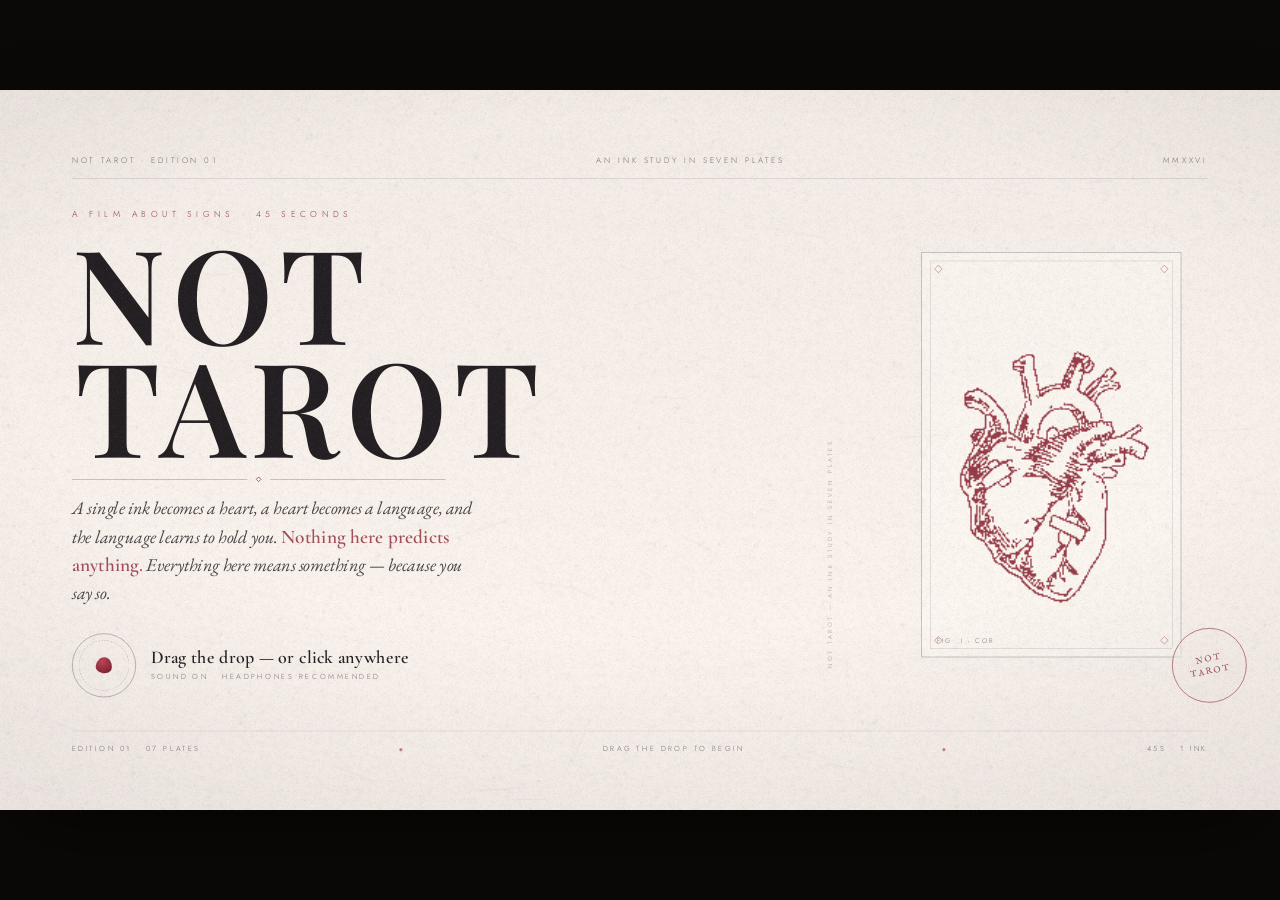
==== 07_final/NOT_TAROT_45s_cinematic.html @ 6664eb89 "decor pass: plate ornaments, index rail, symbol tooltips, keys 1-7" ====
<!DOCTYPE html>
<html lang="en" data-film="not-tarot">
<head>
<meta charset="utf-8">
<meta name="viewport" content="width=device-width,initial-scale=1,viewport-fit=cover">
<title>NOT TAROT — An Ink Study in Seven Plates</title>
<meta name="description" content="A 45-second ink film about symbols that refuse to mean one thing. Drag the drop, name a card, make your own meaning.">
<meta name="theme-color" content="#FAF2EC">
<style>@font-face{font-family:'Cormorant Garamond';font-style:normal;font-weight:400;font-display:block;src:url([data-uri]) format('woff2');}
@font-face{font-family:'Cormorant Garamond';font-style:normal;font-weight:500;font-display:block;src:url([data-uri]) format('woff2');}
@font-face{font-family:'Cormorant Garamond';font-style:normal;font-weight:600;font-display:block;src:url([data-uri]) format('woff2');}
@font-face{font-family:'Cormorant Garamond';font-style:italic;font-weight:400;font-display:block;src:url([data-uri]) format('woff2');}
@font-face{font-family:'Playfair Display';font-style:normal;font-weight:500;font-display:block;src:url([data-uri]) format('woff2');}
@font-face{font-family:'Playfair Display';font-style:normal;font-weight:600;font-display:block;src:url([data-uri]) format('woff2');}
@font-face{font-family:'Playfair Display';font-style:normal;font-weight:700;font-display:block;src:url([data-uri]) format('woff2');}
@font-face{font-family:'EB Garamond';font-style:normal;font-weight:400;font-display:block;src:url([data-uri]) format('woff2');}
@font-face{font-family:'EB Garamond';font-style:italic;font-weight:400;font-display:block;src:url([data-uri]) format('woff2');}
@font-face{font-family:'Jost';font-style:normal;font-weight:300;font-display:block;src:url([data-uri]) format('woff2');}
@font-face{font-family:'Jost';font-style:normal;font-weight:400;font-display:block;src:url([data-uri]) format('woff2');}
@font-face{font-family:'Jost';font-style:normal;font-weight:500;font-display:block;src:url([data-uri]) format('woff2');}
@font-face{font-family:'IM Fell English SC';font-style:normal;font-weight:400;font-display:block;src:url([data-uri]) format('woff2');}
@font-face{font-family:'Pinyon Script';font-style:normal;font-weight:400;font-display:block;src:url([data-uri]) format('woff2');}</style>
<style>/* ===== base.css ===== */
/* =====================================================================
   NOT TAROT — v4 “ANTIQUE PLATE” EDITION
   base.css — palette, type, stage, paper, chrome, film treatment
   ===================================================================== */
:root{
  --pageWhite:#FEFAF9; --cream:#FAF2EC; --blush:#F7C7C7; --rose:#F6B7CC;
  --paleRose:#FCE9EF; --mauve:#D8A5B8; --plum:#241F22; --berry:#8F2C3B;
  --crimson:#B01F38; --gold:#7B5521; --lamp:#14100F; --env:#0B0908;
  --bone:#F7F2E6; --lilac:#CFC3D2; --mint:#B7D8DC; --warm:#FFF8EE;

  --f-display:'Cormorant Garamond',Georgia,serif;
  --f-word:'Playfair Display',Georgia,serif;
  --f-mono:'Jost','Futura','Century Gothic',sans-serif;
  --f-cap:'EB Garamond',Georgia,serif;
  --f-fell:'IM Fell English SC',Georgia,serif;

  --ink:var(--plum);
  --ink-soft:rgba(36,31,34,.62);
  --hair:rgba(36,31,34,.34);

  --s:1;
  --vw:1920px; --vh:1080px;
}
*{box-sizing:border-box;-webkit-font-smoothing:antialiased;-moz-osx-font-smoothing:grayscale;}
html,body{height:100%;}
html{text-size-adjust:100%;}
body{
  margin:0;background:var(--env);color:var(--plum);
  font-family:var(--f-display);
  overflow:hidden;overscroll-behavior:none;
  -webkit-tap-highlight-color:transparent;
}
body.capture{background:var(--cream);}
button{font:inherit;color:inherit;background:none;border:0;padding:0;cursor:pointer;}
a{color:inherit;}
::selection{background:var(--berry);color:var(--bone);}

/* ---------------------------------------------------------------- fit / stage */
#fit{position:fixed;inset:0;display:grid;place-items:center;overflow:hidden;}
#stage{
  position:absolute;left:50%;top:50%;width:1920px;height:1080px;
  transform:translate(-50%,-50%) scale(var(--s));
  transform-origin:50% 50%;
  isolation:isolate;overflow:hidden;
  background:var(--cream);
  box-shadow:0 42px 120px -30px rgba(0,0,0,.72),0 2px 0 rgba(255,255,255,.05) inset;
  cursor:none;
}
body.capture #stage{box-shadow:none;cursor:default;}
body.vertical #stage{box-shadow:none;}

/* ------------------------------------------------------------------- paper */
.paper{
  position:absolute;inset:0;background-size:cover;background-position:center;
  opacity:0;will-change:opacity,filter;
}
#paperA{opacity:1;}
#paperTone{
  position:absolute;inset:0;opacity:0;pointer-events:none;
  will-change:opacity;
}

/* -------------------------------------------------------------------- art */
#art{position:absolute;inset:0;will-change:transform;transform-origin:50% 50%;}
#scenes,#fx{position:absolute;inset:0;}
#fx{pointer-events:none;z-index:60;}
.scene{position:absolute;inset:0;display:none;overflow:hidden;}
.scene.on{display:block;}
.scene *{will-change:transform,opacity;}
.sym{
  position:absolute;background-repeat:no-repeat;background-position:center;
  background-size:contain;pointer-events:none;
}

/* -------------------------------------------------------- film treatment */
/* painted with normal compositing: RGB paper, RGBA grain / vignette / plate.
   no mix-blend-mode here — a parent opacity / stacking context can silence it. */
#plateShadow{position:absolute;inset:0;background-size:100% 100%;opacity:.42;pointer-events:none;}
#vignette{position:absolute;inset:0;background-size:100% 100%;opacity:.55;pointer-events:none;}
#grain{position:absolute;inset:0;pointer-events:none;z-index:70;}
#grain i{
  position:absolute;inset:-72px;display:block;opacity:0;
  background-repeat:repeat;background-size:224px 224px;
  will-change:opacity,background-position;
}

/* ------------------------------------------------------------------ chrome */
#chrome{
  position:absolute;inset:0;pointer-events:none;z-index:40;
  color:var(--ink);
  font-family:var(--f-mono);font-weight:300;
  transition:color .001s;
}
#rules{position:absolute;inset:0;width:100%;height:100%;overflow:visible;}
#rules rect,#rules path{fill:none;}
.hdr,.ftr{
  position:absolute;left:100px;right:100px;
  display:flex;align-items:baseline;justify-content:space-between;gap:24px;
  font-size:13px;line-height:1;letter-spacing:.30em;text-transform:uppercase;
  opacity:.78;white-space:nowrap;
}
.hdr{top:96px;}
.ftr{bottom:96px;font-size:11.5px;letter-spacing:.26em;opacity:.62;}
.hdr span,.ftr span{display:inline-block;}
#hdR{text-align:right;font-variant-numeric:tabular-nums;}
#ftR{text-align:right;}
.ftd{color:var(--berry);opacity:.9;font-size:9px;transform:translateY(-1px);}
#hdC{font-family:var(--f-cap);font-style:italic;font-size:16px;letter-spacing:.10em;text-transform:none;color:var(--berry);opacity:.92;}
.hdr span,#hdC{transition:color .001s;}
/* on the only black plate the berry ink disappears — re-ink the small type */
body.dark #hdC{color:var(--bone);opacity:.72;}
body.dark #capT,body.dark #capN{color:var(--gold);}
body.dark #ftd{color:var(--gold);}
body.dark .ftd{color:var(--gold);}

#cap{position:absolute;left:100px;bottom:148px;display:flex;align-items:baseline;gap:16px;max-width:820px;}
#capN{font-family:var(--f-fell);font-size:14px;letter-spacing:.16em;opacity:.5;transform:translateY(-2px);white-space:nowrap;}
#capT{font-family:var(--f-cap);font-style:italic;font-size:26px;line-height:1.25;color:var(--berry);opacity:.9;letter-spacing:.012em;}

/* registration marks — pattern of etched corner crosses */
.mk{
  position:absolute;width:18px;height:18px;opacity:.34;
  background:
    linear-gradient(currentColor,currentColor) 50% 0/1px 100% no-repeat,
    linear-gradient(currentColor,currentColor) 0 50%/100% 1px no-repeat;
}
.mk::after{
  content:"";position:absolute;left:50%;top:50%;width:6px;height:6px;
  transform:translate(-50%,-50%) rotate(45deg);
  border:1px solid currentColor;background:transparent;
}
.mk-tl{left:50px;top:50px;} .mk-tr{right:50px;top:50px;}
.mk-bl{left:50px;bottom:50px;} .mk-br{right:50px;bottom:50px;}

/* --------------------------------------------------------------- vertical */
#verticalFrame{position:fixed;inset:0;display:none;pointer-events:none;z-index:5;}
body.vertical #verticalFrame{display:block;}
.vf-top,.vf-bot{
  position:absolute;left:0;right:0;display:flex;flex-direction:column;
  align-items:center;justify-content:center;gap:14px;
  font-family:var(--f-mono);font-weight:300;color:var(--bone);
  text-transform:uppercase;letter-spacing:.42em;font-size:15px;
  background:var(--env);
}
.vf-top{top:0;height:calc((100vh - var(--vh)) / 2);}
.vf-bot{bottom:0;height:calc((100vh - var(--vh)) / 2);}
.vf-top em,.vf-bot em{
  font-family:var(--f-cap);font-style:italic;font-size:15px;letter-spacing:.22em;
  color:var(--gold);text-transform:none;opacity:.9;
}

/* --------------------------------------------------------------- a11y/anim */
@media (prefers-reduced-motion:reduce){
  #grain,#plateShadow,#vignette{opacity:.4;}
}
body.noanim *{animation:none!important;}

/* ===== ui.css ===== */
/* =====================================================================
   ui.css — HUD, title plate (poster), chapters, overlays, cursor
   ===================================================================== */

/* ------------------------------------------------------------------ HUD */
#hud{
  position:absolute;left:50%;bottom:30px;z-index:50;width:1240px;
  transform:translateX(-50%);
  font-family:var(--f-mono);font-weight:300;font-size:11px;letter-spacing:.26em;
  text-transform:uppercase;color:var(--plum);
  opacity:0;pointer-events:none;transition:opacity .4s ease;
}
#hud.on{opacity:1;}
#hud.live{pointer-events:auto;}
body.playing #hud.on{opacity:.96;}

.hud-bar{position:relative;height:24px;margin-bottom:12px;pointer-events:auto;cursor:none;}
.hud-line{position:absolute;left:0;right:0;top:50%;height:1px;background:rgba(36,31,34,.30);}
#hudFill{position:absolute;left:0;top:-1px;height:2px;width:0;background:var(--berry);opacity:.9;}
#hudDot{
  position:absolute;top:50%;left:0;width:9px;height:9px;margin:-4.5px 0 0 -4.5px;border-radius:50%;
  background:var(--berry);box-shadow:0 0 0 4px rgba(250,242,236,.85);
  transition:transform .18s ease;
}
.hud-bar:hover #hudDot{transform:scale(1.35);}
.hud-tip{
  position:absolute;top:-30px;left:0;padding:5px 10px 6px;
  background:rgba(36,31,34,.92);color:var(--bone);
  font-size:10px;letter-spacing:.22em;white-space:nowrap;
  opacity:0;transform:translate(-50%,4px);transition:opacity .18s ease,transform .18s ease;
  pointer-events:none;
}
.hud-bar:hover .hud-tip{opacity:1;transform:translate(-50%,0);}

.hud-row{display:flex;align-items:center;justify-content:space-between;gap:20px;pointer-events:auto;}
.hud-l,.hud-r{display:flex;align-items:center;gap:14px;}
.hud-c{display:flex;align-items:center;gap:10px;font-size:10.5px;letter-spacing:.24em;opacity:.72;font-variant-numeric:tabular-nums;}
.hud-slash{opacity:.45;}

.hb{
  position:relative;display:inline-flex;align-items:center;justify-content:center;
  height:26px;padding:0 12px;border:1px solid rgba(36,31,34,.26);
  font-size:10px;letter-spacing:.24em;text-transform:uppercase;
  color:var(--plum);background:rgba(250,242,236,.35);
  transition:background .2s ease,color .2s ease,border-color .2s ease,letter-spacing .2s ease;
  cursor:none;
}
.hb:hover{background:var(--plum);color:var(--bone);border-color:var(--plum);}
.hb-ico{width:28px;padding:0;font-size:11px;letter-spacing:0;}
#playIco{font-size:9px;transform:translateX(.5px);}
#hudAct{color:var(--berry);font-size:10px;letter-spacing:.28em;margin-left:6px;}
#bSound.off{opacity:.45;}

/* -------------------------------------------------------------- title plate */
#poster{
  position:absolute;inset:0;z-index:55;background-size:cover;background-position:center;
  opacity:1;visibility:visible;transition:opacity .7s ease,visibility .7s;
  cursor:none;overflow:hidden;
}
#poster.gone{opacity:0;visibility:hidden;pointer-events:none;}
#poster::after{
  content:"";position:absolute;inset:0;pointer-events:none;
  background:radial-gradient(120% 90% at 50% 40%,transparent 40%,rgba(36,31,34,.14) 100%);
  mix-blend-mode:multiply;
}
body.poster #chrome{opacity:0;}
#chrome{opacity:1;transition:opacity .5s ease;}

.p-wrap{position:absolute;inset:0;padding:96px 108px 84px;display:flex;flex-direction:column;}
.p-top,.p-bot{
  display:flex;align-items:center;justify-content:space-between;gap:20px;
  font-family:var(--f-mono);font-weight:300;font-size:12px;letter-spacing:.34em;
  text-transform:uppercase;color:var(--plum);opacity:.62;
}
.p-top{border-bottom:1px solid rgba(36,31,34,.24);padding-bottom:18px;}
.p-bot{border-top:1px solid rgba(36,31,34,.24);padding-top:18px;margin-top:auto;font-size:11px;}
.p-sep{color:var(--berry);font-size:8px;opacity:.9;}

.p-main{flex:1;display:grid;grid-template-columns:1fr 470px;gap:64px;align-items:center;}
.p-left{display:flex;flex-direction:column;align-items:flex-start;}
.p-kicker{
  font-family:var(--f-mono);font-weight:300;font-size:13px;letter-spacing:.52em;
  text-transform:uppercase;color:var(--berry);opacity:.9;margin-bottom:22px;
}
.p-title{
  margin:0;font-family:var(--f-word);font-weight:600;color:var(--plum);
  font-size:196px;line-height:.86;letter-spacing:.055em;
  text-transform:uppercase;
}
.p-title spam,.p-title span{display:block;}
.p-title span:nth-child(2){padding-left:4px;}
.p-rule{display:flex;align-items:center;gap:14px;margin:26px 0 20px;width:560px;max-width:100%;}
.p-rule::before,.p-rule::after{content:"";flex:1;height:1px;background:rgba(36,31,34,.35);}
.p-rule i{width:6px;height:6px;transform:rotate(45deg);border:1px solid var(--berry);display:block;}
.p-lede{
  margin:0 0 34px;font-family:var(--f-cap);font-style:italic;
  font-size:27px;line-height:1.5;color:var(--plum);opacity:.82;max-width:620px;
}
.p-lede b{font-style:normal;font-family:var(--f-display);font-weight:600;font-size:29px;color:var(--berry);}

.p-drop{
  position:relative;display:flex;align-items:center;gap:22px;
  padding:6px 0;pointer-events:auto;
}
.p-drop-ring{
  position:relative;width:96px;height:96px;flex:none;border-radius:50%;
  border:1px solid rgba(36,31,34,.42);
  display:grid;place-items:center;transition:border-color .3s ease;
}
.p-drop-ring::before{
  content:"";position:absolute;inset:9px;border-radius:50%;
  border:1px dashed rgba(36,31,34,.22);
  animation:spin 26s linear infinite;
}
@keyframes spin{to{transform:rotate(360deg);}}
.p-drop-dot{
  width:24px;height:24px;border-radius:50% 50% 50% 50%/60% 60% 40% 40%;
  background:radial-gradient(circle at 36% 30%,#C8445A,var(--berry) 62%,#5E1521);
  transform:rotate(8deg);
  box-shadow:0 0 0 0 rgba(143,44,59,.28);
  animation:dropPulse 2.6s cubic-bezier(.4,0,.2,1) infinite;
  will-change:transform;
}
@keyframes dropPulse{
  0%,100%{box-shadow:0 0 0 0 rgba(143,44,59,.30);}
  55%{box-shadow:0 0 0 16px rgba(143,44,59,0);}
}
.p-drop:hover .p-drop-ring{border-color:var(--berry);}
.p-drop-hint{display:flex;flex-direction:column;gap:7px;}
.p-drop-hint b{
  font-family:var(--f-display);font-weight:600;font-size:27px;letter-spacing:.02em;
  color:var(--plum);line-height:1;text-transform:none;
}
.p-drop-hint span{
  font-family:var(--f-mono);font-weight:300;font-size:11px;letter-spacing:.34em;
  text-transform:uppercase;color:var(--plum);opacity:.6;
}
.p-drop.dragging .p-drop-dot{animation:none;transform:scale(.86);}

.p-right{position:relative;height:640px;}
.p-plate{
  position:absolute;inset:0;border:1px solid rgba(36,31,34,.34);
  background:rgba(255,251,247,.36);
  display:grid;place-items:center;overflow:hidden;
}
.p-plate::before{
  content:"";position:absolute;inset:12px;border:1px solid rgba(36,31,34,.16);
  pointer-events:none;
}
.p-plate-art{
  width:118%;height:118%;background-repeat:no-repeat;background-position:center;
  background-size:contain;opacity:.92;
  animation:plateBreath 7.2s ease-in-out infinite;
}
@keyframes plateBreath{0%,100%{transform:scale(1) rotate(-1.1deg);}50%{transform:scale(1.022) rotate(-.4deg);}}
.p-plate figcaption{
  position:absolute;left:22px;right:22px;bottom:16px;
  display:flex;justify-content:space-between;align-items:baseline;
  font-family:var(--f-mono);font-weight:300;font-size:10px;letter-spacing:.3em;
  text-transform:uppercase;color:var(--plum);opacity:.6;
}
.p-plate .p-corner{position:absolute;width:9px;height:9px;border:1px solid var(--berry);opacity:.55;transform:rotate(45deg);}
.p-plate .c1{left:20px;top:20px;} .p-plate .c2{right:20px;top:20px;}
.p-plate .c3{left:20px;bottom:20px;} .p-plate .c4{right:20px;bottom:20px;}
.p-side{
  position:absolute;left:-104px;top:0;bottom:0;display:flex;align-items:center;
  font-family:var(--f-mono);font-weight:300;font-size:9px;letter-spacing:.42em;
  text-transform:uppercase;color:var(--plum);opacity:.42;
  writing-mode:vertical-rl;transform:rotate(180deg);
}
.p-stamp{
  position:absolute;right:-58px;bottom:-52px;width:112px;height:112px;border-radius:50%;
  border:1px solid var(--berry);display:grid;place-items:center;
  color:var(--berry);font-family:var(--f-fell);font-size:13px;letter-spacing:.18em;
  text-align:center;line-height:1.35;opacity:.8;transform:rotate(-11deg);
  background:rgba(250,242,236,.75);
}

/* --------------------------------------------------------------- chapters */
#chapters{
  position:absolute;right:26px;top:50%;transform:translateY(-50%);z-index:52;
  display:flex;flex-direction:column;gap:15px;align-items:flex-end;
  opacity:0;pointer-events:none;transition:opacity .4s ease;
}
#chapters.on{opacity:1;pointer-events:auto;}
.chap{
  position:relative;width:22px;height:22px;display:grid;place-items:center;cursor:none;
}
.chap::before{
  content:"";width:5px;height:5px;border-radius:50%;
  border:1px solid rgba(36,31,34,.55);background:transparent;
  transition:background .25s ease,transform .25s ease,border-color .25s ease;
}
.chap:hover::before{background:var(--berry);border-color:var(--berry);transform:scale(1.4);}
.chap.on::before{background:var(--berry);border-color:var(--berry);transform:scale(1.15);}
.chap .cn{
  position:absolute;right:30px;top:50%;white-space:nowrap;
  font-family:var(--f-mono);font-weight:300;font-size:10px;letter-spacing:.26em;
  text-transform:uppercase;color:var(--plum);opacity:0;
  transform:translateY(-50%) translateX(8px);
  transition:opacity .22s ease,transform .22s ease;pointer-events:none;
  background:rgba(250,242,236,.9);padding:3px 8px;
}
.chap:hover .cn{opacity:.9;transform:translateY(-50%) translateX(0);}
body.dark #chapters .chap::before{border-color:rgba(247,242,230,.5);}
body.dark #chapters .chap .cn{color:var(--bone);background:rgba(11,9,8,.8);}

/* -------------------------------------------------------------- hold ring */
#holdRing{
  position:absolute;left:50%;bottom:126px;z-index:54;transform:translate(-50%,8px) scale(.94);
  display:flex;flex-direction:column;align-items:center;gap:8px;
  opacity:0;transition:opacity .22s ease,transform .3s ease;pointer-events:none;
}
#holdRing.on{opacity:1;transform:translate(-50%,0) scale(1);}
#holdRing svg{width:58px;height:58px;}
#holdRing circle{
  fill:none;stroke:var(--berry);stroke-width:2;
  stroke-dasharray:289;stroke-dashoffset:289;
  transform:rotate(-90deg);transform-origin:50% 50%;
}
#holdRing span{font-family:var(--f-mono);font-size:9px;letter-spacing:.44em;color:var(--berry);text-transform:uppercase;}

/* ----------------------------------------------------------------- drawer */
#drawer{
  position:absolute;inset:0;z-index:58;display:grid;place-items:center;
  background:rgba(11,9,8,.82);
  opacity:0;visibility:hidden;transition:opacity .5s ease,visibility .5s;
}
#drawer.on{opacity:1;visibility:visible;}
.dw{
  position:relative;width:1060px;min-height:560px;padding:54px 56px 46px;
  background-color:var(--cream);background-size:cover;
  border:1px solid rgba(36,31,34,.3);
  box-shadow:0 40px 100px -20px rgba(0,0,0,.85);
  display:grid;grid-template-columns:400px 1fr;gap:52px;
  cursor:default;
}
.dw::before{content:"";position:absolute;inset:10px;border:1px solid rgba(36,31,34,.16);pointer-events:none;}
.dw-art{
  position:relative;height:452px;border:1px solid rgba(36,31,34,.3);
  display:grid;place-items:center;overflow:hidden;background:rgba(255,252,248,.5);
}
.dw-art .sym{position:absolute;inset:6%;width:88%;height:88%;background-size:contain;background-position:center;}
.dw-art .dw-no{
  position:absolute;left:16px;top:12px;font-family:var(--f-fell);font-size:12px;
  letter-spacing:.2em;opacity:.55;
}
.dw-art .dw-latin{
  position:absolute;left:0;right:0;bottom:12px;text-align:center;
  font-family:var(--f-mono);font-size:9.5px;letter-spacing:.36em;text-transform:uppercase;opacity:.55;
}
.dw-txt{display:flex;flex-direction:column;justify-content:center;padding-right:10px;}
.dw-kick{
  font-family:var(--f-mono);font-weight:300;font-size:10.5px;letter-spacing:.42em;
  text-transform:uppercase;color:var(--berry);margin-bottom:16px;
}
.dw-name{
  margin:0 0 8px;font-family:var(--f-display);font-weight:600;font-size:62px;
  line-height:.98;letter-spacing:.03em;text-transform:uppercase;color:var(--plum);
}
.dw-latin{font-family:var(--f-cap);font-style:italic;font-size:19px;color:var(--plum);opacity:.6;margin-bottom:22px;}
.dw-sep{width:100%;height:1px;background:rgba(36,31,34,.24);margin-bottom:22px;position:relative;}
.dw-sep::after{
  content:"◆";position:absolute;left:50%;top:50%;transform:translate(-50%,-50%);
  font-size:7px;color:var(--berry);background:var(--cream);padding:0 8px;
}
.dw-mean{
  margin:0 0 14px;font-family:var(--f-cap);font-style:italic;font-size:25px;line-height:1.42;
  color:var(--plum);opacity:.9;
}
.dw-zh{
  margin:0;font-family:var(--f-display);font-size:17px;line-height:1.75;color:var(--berry);opacity:.86;
  letter-spacing:.04em;
}
.dw-btns{display:flex;gap:12px;margin-top:34px;flex-wrap:wrap;}
.dw-btns .hb{height:34px;padding:0 18px;font-size:10.5px;}
.dw-btns .hb.primary{background:var(--plum);color:var(--bone);border-color:var(--plum);}
.dw-btns .hb.primary:hover{background:var(--berry);border-color:var(--berry);}
.dw-close{
  position:absolute;right:16px;top:12px;width:28px;height:28px;
  display:grid;place-items:center;font-family:var(--f-mono);font-size:13px;
  color:var(--plum);opacity:.55;cursor:pointer;transition:.2s;
}
.dw-close:hover{opacity:1;transform:rotate(90deg);}

/* ------------------------------------------------------------------- help */
#help{
  position:absolute;inset:0;z-index:59;display:grid;place-items:center;
  background:rgba(11,9,8,.78);opacity:0;visibility:hidden;
  transition:opacity .4s ease,visibility .4s;
}
#help.on{opacity:1;visibility:visible;}
.hp{
  width:920px;padding:48px 54px 42px;position:relative;
  background-color:var(--cream);background-size:cover;
  border:1px solid rgba(36,31,34,.3);box-shadow:0 40px 100px -20px rgba(0,0,0,.85);
}
.hp h3{
  margin:0 0 6px;font-family:var(--f-display);font-weight:600;font-size:40px;
  letter-spacing:.04em;text-transform:uppercase;
}
.hp .hp-sub{font-family:var(--f-cap);font-style:italic;font-size:18px;opacity:.65;margin-bottom:30px;}
.hp-grid{display:grid;grid-template-columns:1fr 1fr;gap:12px 48px;}
.hp-row{display:flex;align-items:baseline;justify-content:space-between;gap:18px;padding:9px 0;border-bottom:1px solid rgba(36,31,34,.14);}
.hp-row span{font-family:var(--f-cap);font-size:17px;color:var(--plum);opacity:.85;}
.hp-row kbd{
  font-family:var(--f-mono);font-size:10px;letter-spacing:.16em;
  border:1px solid rgba(36,31,34,.32);padding:4px 8px;color:var(--berry);
  background:rgba(255,255,255,.3);white-space:nowrap;
}
.hp-note{margin-top:26px;font-family:var(--f-cap);font-style:italic;font-size:16px;opacity:.6;}

/* ------------------------------------------------------------------ toast */
#toast{
  position:absolute;left:50%;bottom:150px;z-index:57;transform:translate(-50%,10px);
  padding:9px 18px 10px;background:rgba(36,31,34,.93);color:var(--bone);
  font-family:var(--f-mono);font-weight:300;font-size:10px;letter-spacing:.3em;
  text-transform:uppercase;opacity:0;pointer-events:none;
  transition:opacity .3s ease,transform .3s ease;white-space:nowrap;
}
#toast.on{opacity:1;transform:translate(-50%,0);}

/* ----------------------------------------------------------------- cursor */
#cursor{position:absolute;left:0;top:0;z-index:95;pointer-events:none;opacity:0;transition:opacity .3s ease;}
#cursor b{
  position:absolute;left:0;top:0;width:5px;height:5px;border-radius:50%;
  background:var(--berry);transform:translate(-50%,-50%);
}
#cursor i{
  position:absolute;left:0;top:0;width:26px;height:26px;border-radius:50%;
  border:1px solid rgba(143,44,59,.5);
  transform:translate(-50%,-50%);
  transition:width .25s ease,height .25s ease,border-color .25s ease,opacity .2s;
}
body.cur-on #cursor{opacity:1;}
body.cur-hot #cursor i{width:44px;height:44px;border-color:rgba(143,44,59,.95);}
body.cur-drag #cursor i{width:14px;height:14px;border-color:var(--berry);}
body.dark #cursor b{background:var(--gold);}
body.dark #cursor i{border-color:rgba(123,85,33,.7);}

/* ------------------------------------------------------------ capture mode */
body.capture #hud,body.capture #chapters,body.capture #poster,
body.capture #drawer,body.capture #help,body.capture #toast,
body.capture #cursor,body.capture #holdRing,body.capture #verticalFrame{display:none!important;}
body.capture #stage{box-shadow:none;}
body.capture #chrome{opacity:1!important;}

/* small screens: HUD scales with stage automatically (stage is transformed) */

/* ===== acts.css ===== */
/* =====================================================================
   acts.css — the eleven plates (scene art)
   all positions authored on the 1920×1080 plate
   ===================================================================== */

/* ---------------------------------------------------------------- helpers */
.abs{position:absolute;}
.lab{
  font-family:var(--f-mono);font-weight:300;font-size:11px;letter-spacing:.32em;
  text-transform:uppercase;opacity:.62;white-space:nowrap;
}
.lab.berry{color:var(--berry);opacity:.92;}
.lab.bone{color:var(--bone);}
.fell{font-family:var(--f-fell);letter-spacing:.14em;}
.ital{font-family:var(--f-cap);font-style:italic;}
.hl{height:1px;background:rgba(36,31,34,.3);transform-origin:0 50%;}
.hl.bone{background:rgba(247,242,230,.4);}
.hl.berry{background:rgba(143,44,59,.5);}
.vlab{writing-mode:vertical-rl;transform:rotate(180deg);}
.kick{
  font-family:var(--f-mono);font-weight:300;font-size:12px;letter-spacing:.5em;
  text-transform:uppercase;color:var(--berry);opacity:.9;
}
.dia{width:6px;height:6px;border:1px solid var(--berry);transform:rotate(45deg);display:inline-block;}
.ghost{opacity:.055;filter:saturate(.6);}

/* =========================================================== S1 — THE DROP */
.s1-staff{position:absolute;left:300px;top:120px;bottom:140px;width:1px;background:rgba(36,31,34,.16);}
.s1-staff.b{left:1620px;}
.s1-staff::before,.s1-staff::after{content:"";position:absolute;left:-4px;width:9px;height:1px;background:rgba(36,31,34,.4);}
.s1-staff::before{top:0;} .s1-staff::after{bottom:0;}
.s1-target{
  position:absolute;left:734px;top:540px;width:0;height:0;
}
.s1-ring{
  position:absolute;left:50%;top:50%;width:220px;height:220px;margin:-110px 0 0 -110px;
  border-radius:50%;border:1px solid rgba(36,31,34,.4);
}
.s1-ring::before{
  content:"";position:absolute;inset:-18px;border-radius:50%;
  border:1px dashed rgba(36,31,34,.18);
}
.s1-ring::after{
  content:"";position:absolute;left:50%;top:50%;width:5px;height:5px;
  margin:-2.5px 0 0 -2.5px;transform:rotate(45deg);border:1px solid var(--berry);
}
.s1-ring .tk{position:absolute;left:50%;top:50%;width:1px;height:1px;background:rgba(36,31,34,.42);transform-origin:50% 0;}
.s1-drop{
  position:absolute;left:620px;top:180px;width:44px;height:58px;margin-left:-22px;
  border-radius:48% 52% 50% 50%/66% 64% 34% 36%;
  background:var(--berry);
  transform-origin:50% 100%;will-change:transform,opacity;
}
.s1-splash{
  position:absolute;left:734px;top:540px;width:0;height:0;
}
.s1-splash i{
  position:absolute;left:50%;top:50%;width:300px;height:300px;margin:-150px 0 0 -150px;
  border-radius:50%;border:1.4px solid rgba(143,44,59,.55);opacity:0;
}
.s1-copy{position:absolute;left:1080px;top:322px;width:700px;}
.s1-copy .kick{margin-bottom:26px;}
.s1-big{
  margin:0;font-family:var(--f-display);font-weight:500;
  font-size:132px;line-height:.88;letter-spacing:.02em;text-transform:uppercase;color:var(--plum);
}
.s1-big span{display:block;}
.s1-big span:nth-child(2){color:var(--berry);font-style:italic;font-weight:400;letter-spacing:.01em;}
.s1-rule{display:flex;align-items:center;gap:14px;margin:30px 0 22px;width:520px;}
.s1-rule::before{content:"";height:1px;flex:1;background:rgba(36,31,34,.3);}
.s1-rule .dia{flex:none;}
.s1-rule::after{content:"";height:1px;width:80px;background:rgba(36,31,34,.3);}
.s1-lede{font-family:var(--f-cap);font-style:italic;font-size:26px;line-height:1.5;color:var(--plum);opacity:.78;max-width:560px;margin:0;}
.s1-vert{position:absolute;left:120px;top:400px;font-family:var(--f-mono);font-weight:300;font-size:11px;letter-spacing:.5em;text-transform:uppercase;color:var(--plum);opacity:.4;writing-mode:vertical-rl;transform:rotate(180deg);}
.s1-num{position:absolute;right:150px;top:210px;font-family:var(--f-fell);font-size:64px;color:var(--berry);opacity:.16;letter-spacing:.1em;}

/* ======================================================= S2 — THE HEART */
.s2-ecg{position:absolute;left:0;top:0;width:1920px;height:1080px;overflow:visible;}
.s2-ecg path{fill:none;stroke-linecap:round;stroke-linejoin:round;}
.s2-ruler{position:absolute;left:100px;right:100px;top:722px;height:16px;color:rgba(36,31,34,.3);}
.s2-ruler::before{
  content:"";position:absolute;inset:0;
  background-image:repeating-linear-gradient(90deg,currentColor 0 1px,transparent 1px 24px);
  -webkit-mask-image:linear-gradient(90deg,transparent,#000 8%,#000 92%,transparent);
  mask-image:linear-gradient(90deg,transparent,#000 8%,#000 92%,transparent);
}
.s2-ruler::after{
  content:"";position:absolute;left:0;right:0;top:8px;height:1px;background:rgba(36,31,34,.2);
}
.s2-heart{
  position:absolute;left:600px;top:540px;width:600px;height:600px;margin:-300px 0 0 -300px;
  background-repeat:no-repeat;background-position:center;background-size:contain;
  transform-origin:50% 52%;will-change:transform;
}
.s2-copy{position:absolute;left:1100px;top:290px;width:720px;}
.s2-copy .kick{margin-bottom:26px;}
.s2-line{overflow:hidden;margin-bottom:0;padding-bottom:.15em;}
.s2-line b{
  display:block;font-family:var(--f-display);font-weight:500;font-size:96px;
  line-height:.94;letter-spacing:.015em;text-transform:uppercase;color:var(--plum);
  transform:translateY(120%);will-change:transform;
}
.s2-line:nth-child(2) b{color:var(--berry);}
.s2-sub{display:flex;align-items:center;gap:16px;margin-top:26px;}
.s2-sub .hl{width:120px;}
.s2-sub em{font-family:var(--f-cap);font-style:italic;font-size:22px;color:var(--plum);opacity:.7;letter-spacing:.02em;}
.s2-bpm{position:absolute;left:100px;top:250px;display:flex;align-items:center;gap:12px;}
.s2-bpm i{width:6px;height:6px;border-radius:50%;background:var(--berry);display:block;}
.s2-bpm span{font-family:var(--f-mono);font-size:10.5px;letter-spacing:.3em;color:var(--plum);opacity:.6;text-transform:uppercase;}
.s2-cross{position:absolute;width:14px;height:14px;opacity:.4;}
.s2-cross::before,.s2-cross::after{content:"";position:absolute;background:var(--plum);}
.s2-cross::before{left:50%;top:0;width:1px;height:100%;}
.s2-cross::after{top:50%;left:0;height:1px;width:100%;}
.s2-note{position:absolute;right:110px;top:760px;text-align:right;}
.s2-note p{margin:0;font-family:var(--f-cap);font-style:italic;font-size:20px;color:var(--plum);opacity:.55;line-height:1.45;}
.s2-note .lab{margin-top:10px;display:block;opacity:.45;}

/* ======================================================= S3 — THE SIGNS */
.s3-ring{position:absolute;left:0;top:0;width:1920px;height:1080px;overflow:visible;}
.s3-ring circle,.s3-ring line{fill:none;stroke:rgba(36,31,34,.28);stroke-width:1;}
.s3-ring .deg{stroke:rgba(36,31,34,.5);}
.s3-ring .degB{stroke:rgba(143,44,59,.5);}
.s3-sym{
  position:absolute;width:104px;height:104px;margin:-52px 0 0 -52px;
  background-repeat:no-repeat;background-position:center;background-size:contain;
  will-change:transform,opacity;
}
.s3-no{
  position:absolute;font-family:var(--f-fell);font-size:12px;letter-spacing:.16em;
  color:var(--plum);opacity:.45;transform:translate(-50%,-50%);white-space:nowrap;
}
.s3-h1,.s3-h2{
  position:absolute;left:960px;top:500px;width:620px;height:620px;margin:-310px 0 0 -310px;
  background-repeat:no-repeat;background-position:center;background-size:contain;
  will-change:transform,opacity;
}
.s3-h2{clip-path:inset(0 0 0 50%);margin-left:-310px;}
.s3-h1{clip-path:inset(0 50% 0 0);margin-left:-310px;}
.s3-title{
  position:absolute;left:0;right:0;top:890px;text-align:center;
  font-family:var(--f-display);font-weight:500;font-size:42px;letter-spacing:.34em;
  text-transform:uppercase;color:var(--plum);
}
.s3-title em{font-style:normal;color:var(--berry);}
.s3-sub{position:absolute;left:0;right:0;top:946px;text-align:center;font-family:var(--f-cap);font-style:italic;font-size:20px;color:var(--plum);opacity:.6;}
.s3-core{position:absolute;left:960px;top:500px;width:0;height:0;opacity:0;will-change:opacity,transform;}
.s3-core i{position:absolute;left:0;top:0;display:block;}
.s3-core .c1{width:108px;height:108px;margin:-54px 0 0 -54px;border-radius:50%;border:1px dashed rgba(143,44,59,.42);}
.s3-core .c2{width:56px;height:56px;margin:-28px 0 0 -28px;border-radius:50%;border:1px solid rgba(36,31,34,.32);}
.s3-core .c3{width:5px;height:5px;margin:-2.5px 0 0 -2.5px;transform:rotate(45deg);border:1px solid var(--berry);}
.s3-core .rn{position:absolute;left:0;top:66px;transform:translateX(-50%);font-family:var(--f-fell);font-size:12px;letter-spacing:.3em;color:var(--berry);opacity:.55;white-space:nowrap;}
.s3-ghost{
  position:absolute;left:0;right:0;top:190px;text-align:center;pointer-events:none;
  font-family:var(--f-fell);font-size:330px;line-height:1;color:var(--berry);opacity:0;letter-spacing:.02em;
}
.s3-vert{position:absolute;left:150px;top:50%;transform:translateY(-50%) rotate(180deg);writing-mode:vertical-rl;font-family:var(--f-mono);font-size:10px;letter-spacing:.46em;text-transform:uppercase;opacity:.4;color:var(--plum);}
.s3-vert.b{left:auto;right:150px;transform:translateY(-50%);}

/* ======================================================= S4 — THE WITNESS */
.s4-eye-svg{
  position:absolute;inset:0;width:100%;height:100%;overflow:visible;
  will-change:transform,opacity;
}
.s4-eye-svg path,.s4-eye-svg circle,.s4-eye-svg line,.s4-eye-svg ellipse{
  fill:none;stroke:var(--berry);stroke-linecap:round;
}
.s4-eye-svg .eye-pp{fill:var(--berry);stroke:none;}
.s4-eye-svg .eye-mid{stroke:var(--plum);opacity:.7;}
.s4-eye-svg .eye-fine{opacity:.55;}
.s4-copy{position:absolute;left:132px;top:322px;width:760px;}
.s4-copy .kick{margin-bottom:22px;}
.s4-big{margin:0;font-family:var(--f-display);font-weight:500;font-size:112px;line-height:.9;letter-spacing:.02em;text-transform:uppercase;color:var(--plum);}
.s4-big em,.s4-big span{display:block;font-style:italic;font-weight:400;color:var(--berry);}
.s4-rule{display:flex;align-items:center;gap:14px;margin:28px 0 20px;width:460px;}
.s4-rule .hl{flex:1;}
.s4-lede{margin:0;font-family:var(--f-cap);font-style:italic;font-size:25px;line-height:1.5;color:var(--plum);opacity:.74;max-width:520px;}
.s4-scale{position:absolute;left:100px;top:0;bottom:0;width:26px;}
.s4-scale i{position:absolute;left:0;width:12px;height:1px;background:rgba(36,31,34,.35);}
.s4-scale i.b{width:20px;background:rgba(36,31,34,.55);}
.s4-scale span{position:absolute;left:30px;font-family:var(--f-mono);font-size:9px;letter-spacing:.2em;opacity:.45;transform:translateY(-50%);}
.s4-look{position:absolute;left:1240px;top:872px;transform:translateX(-50%);font-family:var(--f-mono);font-size:10px;letter-spacing:.42em;text-transform:uppercase;color:var(--berry);opacity:.7;}
.s4-fig{position:absolute;left:1240px;top:222px;transform:translateX(-50%);}

/* ======================================================= S5 — THE WORLD */
.s5-grid{
  position:absolute;left:800px;top:150px;width:944px;height:780px;
  display:grid;grid-template-columns:repeat(5,1fr);grid-template-rows:repeat(5,1fr);
  border-left:1px solid rgba(36,31,34,.28);border-top:1px solid rgba(36,31,34,.28);
}
.s5-cell{
  position:relative;border-right:1px solid rgba(36,31,34,.24);border-bottom:1px solid rgba(36,31,34,.24);
  display:grid;place-items:center;transition:background .3s ease;
}
.s5-cell:hover{background:rgba(143,44,59,.045);}
.s5-sym{
  width:96px;height:96px;background-repeat:no-repeat;background-position:center;background-size:contain;
  transform:scale(0);opacity:0;will-change:transform,opacity;transition:transform .25s ease;
}
.s5-cell:hover .s5-sym{transform:scale(1.12)!important;}
.s5-no{position:absolute;left:7px;top:5px;font-family:var(--f-fell);font-size:9px;letter-spacing:.1em;color:var(--plum);opacity:.4;}
.s5-left{position:absolute;left:132px;top:214px;width:620px;}
.s5-left .kick{margin-bottom:22px;}
.s5-h{margin:0;font-family:var(--f-display);font-weight:500;font-size:98px;line-height:.92;letter-spacing:.01em;text-transform:uppercase;color:var(--plum);}
.s5-h em{font-style:italic;font-weight:400;color:var(--berry);display:block;}
.s5-rule{display:flex;align-items:center;gap:12px;margin:26px 0 20px;}
.s5-rule .hl{flex:1;}
.s5-para{margin:0;font-family:var(--f-cap);font-size:19px;line-height:1.72;color:var(--plum);opacity:.78;}
.s5-para::first-letter{
  font-family:var(--f-display);font-weight:600;font-size:64px;line-height:.8;
  color:var(--berry);float:left;margin:6px 10px 0 0;
}
.s5-hover{
  position:absolute;left:132px;top:820px;width:600px;display:flex;align-items:baseline;gap:16px;
  padding-top:14px;border-top:1px solid rgba(36,31,34,.24);
}
.s5-hover .num{font-family:var(--f-fell);font-size:13px;letter-spacing:.16em;color:var(--berry);opacity:.8;white-space:nowrap;}
.s5-hover .nm{font-family:var(--f-mono);font-weight:300;font-size:11px;letter-spacing:.3em;text-transform:uppercase;color:var(--plum);opacity:.65;white-space:nowrap;}
.s5-hover .ds{font-family:var(--f-cap);font-style:italic;font-size:16px;color:var(--plum);opacity:.5;overflow:hidden;text-overflow:ellipsis;white-space:nowrap;}
.s5-count{position:absolute;left:800px;top:96px;font-family:var(--f-mono);font-size:10px;letter-spacing:.34em;text-transform:uppercase;opacity:.45;}
.s5-foot{position:absolute;left:800px;top:962px;right:132px;display:flex;justify-content:space-between;font-family:var(--f-mono);font-size:9.5px;letter-spacing:.3em;text-transform:uppercase;color:var(--plum);opacity:.4;}

/* ======================================================= S6 — THE DECK (black) */
.s6-ink{
  position:absolute;inset:0;background:var(--env);
  -webkit-mask-repeat:no-repeat;mask-repeat:no-repeat;
  -webkit-mask-position:center;mask-position:center;
  -webkit-mask-size:100% 100%;mask-size:100% 100%;
  will-change:transform,opacity;
}
.s6-ink.b{background:var(--lamp);}
.s6-tear{position:absolute;left:0;top:0;width:1920px;height:1080px;overflow:visible;}
.s6-tear path{fill:none;stroke:rgba(247,242,230,.72);stroke-width:1.3;}
.s6-card{
  position:absolute;left:500px;top:190px;width:440px;height:660px;
  border:1px solid rgba(247,242,230,.68);
  will-change:transform,opacity;
}
.s6-card::before{content:"";position:absolute;inset:14px;border:1px solid rgba(247,242,230,.26);}
.s6-card .s6-hw{
  position:absolute;left:50%;top:50%;width:300px;height:300px;margin:-150px 0 0 -150px;
  background-repeat:no-repeat;background-position:center;background-size:contain;opacity:.1;
}
.s6-card .s6-ln{position:absolute;left:26px;right:26px;top:34px;height:1px;background:rgba(247,242,230,.3);}
.s6-card .s6-cap{
  position:absolute;left:0;right:0;bottom:26px;text-align:center;
  font-family:var(--f-mono);font-size:9px;letter-spacing:.4em;text-transform:uppercase;color:var(--bone);opacity:.55;
}
.s6-copy{position:absolute;left:1050px;top:322px;width:660px;}
.s6-copy .kick{color:var(--gold);margin-bottom:24px;}
.s6-big{
  margin:0;font-family:var(--f-display);font-weight:500;font-size:118px;line-height:.88;
  letter-spacing:.03em;text-transform:uppercase;color:var(--bone);
}
.s6-big em,.s6-big span{display:block;font-style:italic;font-weight:400;color:var(--gold);}
.s6-num{
  position:absolute;left:1372px;top:596px;font-family:var(--f-fell);font-size:238px;line-height:1;
  letter-spacing:.02em;color:var(--bone);opacity:0;will-change:transform,opacity;
}
.s6-pile{
  position:absolute;left:500px;top:190px;width:440px;height:660px;
  border:1px solid rgba(247,242,230,.22);will-change:transform,opacity;
}
.s6-pile.p2{border-color:rgba(247,242,230,.14);}
.s6-rule{display:flex;align-items:center;gap:14px;margin:30px 0 20px;width:480px;}
.s6-rule .hl{flex:1;background:rgba(247,242,230,.3);}
.s6-rule .dia{border-color:var(--gold);}
.s6-lede{margin:0;font-family:var(--f-cap);font-style:italic;font-size:24px;line-height:1.5;color:var(--bone);opacity:.62;max-width:480px;}
.s6-pull{
  position:absolute;left:720px;top:900px;width:0;height:0;
}
.s6-pull span{
  position:absolute;left:50%;top:0;transform:translateX(-50%);
  font-family:var(--f-mono);font-size:9.5px;letter-spacing:.4em;text-transform:uppercase;color:rgba(247,242,230,.62);
}
.s6-pull i{position:absolute;left:50%;top:22px;width:1px;height:56px;background:linear-gradient(var(--gold),transparent);}
.s6-vert{position:absolute;left:132px;top:50%;transform:translateY(-50%) rotate(180deg);writing-mode:vertical-rl;font-family:var(--f-mono);font-size:10px;letter-spacing:.5em;text-transform:uppercase;color:var(--bone);opacity:.35;}
.s6-corner{position:absolute;width:120px;height:120px;border-color:rgba(247,242,230,.3);border-style:solid;border-width:0;}
.s6-corner.tl{left:64px;top:64px;border-left-width:1px;border-top-width:1px;}
.s6-corner.br{right:64px;bottom:64px;border-right-width:1px;border-bottom-width:1px;}

/* ======================================================= S7 — THE DRAW */
.s7-halo{
  position:absolute;left:1180px;top:540px;width:1240px;height:1240px;margin:-620px 0 0 -620px;
  background-repeat:no-repeat;background-position:center;background-size:contain;opacity:.05;
  will-change:transform;
}
.cwrap{
  position:absolute;left:500px;top:190px;width:440px;height:660px;perspective:1600px;
  will-change:transform,opacity;
}
.cface{
  position:absolute;inset:0;transform-style:preserve-3d;
  transition:transform .9s cubic-bezier(.22,.9,.24,1);
  will-change:transform;
}
.cf,.cb{
  position:absolute;inset:0;backface-visibility:hidden;-webkit-backface-visibility:hidden;
  border:1px solid var(--berry);background-color:var(--cream);background-size:cover;background-position:center;
  box-shadow:0 18px 50px -22px rgba(36,31,34,.55);
  overflow:hidden;
}
.cf::before{content:"";position:absolute;inset:14px;border:1px solid rgba(143,44,59,.42);pointer-events:none;}
.cf::after{content:"";position:absolute;inset:22px;border:1px solid rgba(36,31,34,.1);pointer-events:none;}
.cf-top{
  position:absolute;left:30px;right:30px;top:24px;display:flex;justify-content:space-between;
  font-family:var(--f-mono);font-weight:300;font-size:9.5px;letter-spacing:.3em;text-transform:uppercase;
  color:var(--plum);opacity:.62;
}
.cf-art{
  position:absolute;left:-9%;top:3%;width:118%;height:79%;
  background-repeat:no-repeat;background-position:center;background-size:contain;opacity:.96;
}
.cf-bot{position:absolute;left:26px;right:26px;bottom:30px;text-align:center;}
.cf-name{font-family:var(--f-display);font-weight:600;font-size:35px;line-height:1;letter-spacing:.16em;text-transform:uppercase;color:var(--plum);}
.cf-latin{margin-top:8px;font-family:var(--f-cap);font-style:italic;font-size:15px;color:var(--berry);opacity:.8;}
.cf-orn{position:absolute;width:5px;height:5px;border:1px solid rgba(143,44,59,.6);transform:rotate(45deg);}
.cf-orn.a{left:24px;top:74px;} .cf-orn.b{right:24px;top:74px;}
.cf-orn.c{left:24px;bottom:100px;} .cf-orn.d{right:24px;bottom:100px;}
.cb{
  transform:rotateY(180deg);background:var(--berry);border-color:var(--berry);
}
.cb::before{content:"";position:absolute;inset:14px;border:1px solid rgba(247,242,230,.42);}
.cb-in{position:absolute;inset:34px;display:flex;flex-direction:column;align-items:center;justify-content:center;text-align:center;gap:16px;color:var(--bone);}
.cb-top{position:absolute;left:0;right:0;top:30px;text-align:center;font-family:var(--f-mono);font-size:9px;letter-spacing:.36em;text-transform:uppercase;opacity:.62;}
.cb-en{font-family:var(--f-cap);font-style:italic;font-size:24px;line-height:1.42;opacity:.95;max-width:330px;}
.cb-dia{width:5px;height:5px;border:1px solid var(--bone);transform:rotate(45deg);opacity:.6;}
.cb-zh{font-family:var(--f-display);font-size:16px;line-height:1.7;opacity:.82;letter-spacing:.03em;}
.cb-bot{position:absolute;left:0;right:0;bottom:28px;text-align:center;font-family:var(--f-fell);font-size:11px;letter-spacing:.3em;opacity:.6;}

.c-copy{position:absolute;left:1050px;top:296px;width:700px;}
.c-progress{display:flex;align-items:center;gap:12px;margin-bottom:22px;}
.c-progress .lab{opacity:.5;}
.c-progress .hl{width:90px;}
.c-name{
  margin:0;font-family:var(--f-display);font-weight:600;font-size:92px;line-height:.92;
  letter-spacing:.03em;text-transform:uppercase;color:var(--plum);
}
.c-latin{margin-top:10px;font-family:var(--f-cap);font-style:italic;font-size:23px;color:var(--berry);opacity:.85;}
.c-sep{display:flex;align-items:center;gap:13px;margin:24px 0 20px;width:520px;}
.c-sep .hl{flex:1;}
.c-mean{margin:0 0 14px;font-family:var(--f-cap);font-style:italic;font-size:29px;line-height:1.4;color:var(--plum);opacity:.9;max-width:600px;}
.c-zh{margin:0;font-family:var(--f-display);font-size:18px;line-height:1.75;color:var(--berry);opacity:.86;letter-spacing:.04em;max-width:560px;}
.c-hint{margin-top:26px;display:flex;align-items:center;gap:10px;font-family:var(--f-mono);font-size:9.5px;letter-spacing:.34em;text-transform:uppercase;color:var(--plum);opacity:.42;}
.c-hint::before{content:"";width:22px;height:1px;background:rgba(36,31,34,.45);}
.c-fig{position:absolute;left:1050px;top:210px;font-family:var(--f-fell);font-size:13px;letter-spacing:.2em;color:var(--plum);opacity:.45;}
.c-fig::before{content:"";display:block;width:44px;height:1px;background:rgba(36,31,34,.35);margin-bottom:10px;}

.fan{position:absolute;right:110px;bottom:150px;width:300px;height:360px;}
.fcard{
  position:absolute;left:0;bottom:0;width:186px;height:264px;
  border:1px solid var(--berry);background-color:var(--cream);background-size:cover;background-position:center;
  box-shadow:0 10px 26px -14px rgba(36,31,34,.5);
  transform-origin:50% 100%;will-change:transform,opacity;
}
.fcard::before{content:"";position:absolute;inset:6px;border:1px solid rgba(143,44,59,.35);}
.fcard .fs{
  position:absolute;left:8%;top:12%;width:84%;height:58%;
  background-repeat:no-repeat;background-position:center;background-size:contain;
}
.fcard .fn{
  position:absolute;left:0;right:0;bottom:14px;text-align:center;
  font-family:var(--f-mono);font-size:8px;letter-spacing:.24em;text-transform:uppercase;color:var(--plum);opacity:.6;
}
.s7-count{position:absolute;right:110px;bottom:94px;font-family:var(--f-mono);font-size:9.5px;letter-spacing:.34em;text-transform:uppercase;color:var(--plum);opacity:.4;text-align:right;}

/* ======================================================= S8 — THE TOTEM */
.s8-ring{position:absolute;left:0;top:0;width:1920px;height:1080px;overflow:visible;}
.s8-ring circle,.s8-ring line{fill:none;stroke:rgba(123,85,33,.45);stroke-width:1;}
.s8-ring .b{stroke:rgba(143,44,59,.35);}
.s8-sym{
  position:absolute;width:120px;height:120px;margin:-60px 0 0 -60px;
  background-repeat:no-repeat;background-position:center;background-size:contain;will-change:transform,opacity;
}
.s8-core{
  position:absolute;left:1218px;top:548px;width:196px;height:196px;margin:-98px 0 0 -98px;
  background-repeat:no-repeat;background-position:center;background-size:contain;will-change:transform,opacity;
}
.s8-copy{position:absolute;left:132px;top:258px;width:600px;}
.s8-copy .kick{margin-bottom:22px;}
.s8-big{margin:0;font-family:var(--f-display);font-weight:500;font-size:92px;line-height:.92;letter-spacing:.03em;text-transform:uppercase;color:var(--plum);}
.s8-big span{display:block;}
.s8-big span:nth-child(2){color:var(--berry);font-style:italic;font-weight:400;}
.s8-rule{display:flex;align-items:center;gap:14px;margin:26px 0 18px;width:440px;}
.s8-rule::before{content:"";height:1px;flex:1;background:rgba(36,31,34,.3);}
.s8-rule .dia{flex:none;}
.s8-rule::after{content:"";height:1px;width:64px;background:rgba(36,31,34,.3);}
.s8-lede{font-family:var(--f-cap);font-style:italic;font-size:23px;line-height:1.55;color:var(--plum);opacity:.74;margin:0 0 24px;}
.s8-list{display:flex;flex-direction:column;gap:8px;}
.s8-row{display:flex;align-items:baseline;gap:16px;}
.s8-row b{font-family:var(--f-mono);font-weight:300;font-size:10px;letter-spacing:.24em;color:var(--gold);opacity:.85;min-width:26px;}
.s8-row span{font-family:var(--f-mono);font-weight:400;font-size:13px;letter-spacing:.22em;text-transform:uppercase;color:var(--plum);opacity:.8;}

/* ======================================================= S9 — THE SEAL */
.s9-ring{position:absolute;left:0;top:0;width:1920px;height:1080px;overflow:visible;}
.s9-ring circle,.s9-ring line{fill:none;stroke:rgba(123,85,33,.42);stroke-width:1;}
.s9-sym{
  position:absolute;width:104px;height:104px;margin:-52px 0 0 -52px;
  background-repeat:no-repeat;background-position:center;background-size:contain;will-change:transform,opacity;
}
.s9-dia{position:absolute;width:7px;height:7px;margin:-3.5px 0 0 -3.5px;border:1px solid rgba(123,85,33,.6);transform:rotate(45deg);will-change:opacity;}
.s9-core{position:absolute;left:960px;top:468px;width:238px;height:238px;margin:-119px 0 0 -119px;}
.s9-core .sym{position:absolute;inset:0;width:100%;height:100%;background-size:contain;background-repeat:no-repeat;background-position:center;will-change:opacity,transform;}
.s9-kick{position:absolute;left:0;right:0;top:132px;text-align:center;}
.s9-word{
  position:absolute;left:0;right:0;top:846px;text-align:center;
  font-family:var(--f-display);font-weight:600;font-size:126px;letter-spacing:.26em;
  text-transform:uppercase;color:var(--plum);text-indent:.3em;
}
.s9-dia .x{display:none;}
.s9-sub{position:absolute;left:0;right:0;top:964px;text-align:center;font-family:var(--f-cap);font-style:italic;font-size:20px;color:var(--plum);opacity:.55;}
.s9-lr{position:absolute;top:900px;height:1px;width:300px;background:rgba(36,31,34,.3);}
.s9-lr.l{left:110px;} .s9-lr.r{right:110px;}
.s9-lr::after{content:"◆";position:absolute;top:50%;transform:translateY(-50%);font-size:7px;color:var(--berry);}
.s9-lr.l::after{right:-24px;} .s9-lr.r::after{left:-24px;}

/* ======================================================= S10 — COLLAPSE */
.s10-line{position:absolute;left:960px;top:598px;height:1px;width:0;background:rgba(36,31,34,.5);transform-origin:50% 50%;}
.s10-mandala{position:absolute;left:960px;top:452px;width:0;height:0;}
.s10-num{position:absolute;left:0;right:0;top:270px;text-align:center;font-family:var(--f-fell);font-size:200px;color:var(--berry);opacity:.05;letter-spacing:.2em;}
.s10-word{position:absolute;left:0;right:0;top:470px;text-align:center;font-family:var(--f-display);font-weight:500;font-size:96px;letter-spacing:.38em;text-transform:uppercase;color:var(--plum);opacity:0;}
.s10-sub{position:absolute;left:0;right:0;top:622px;text-align:center;font-family:var(--f-cap);font-style:italic;font-size:27px;color:var(--plum);opacity:0;}

/* ======================================================= S11 — THE NAME */
.s11-wrap{position:absolute;inset:0;display:flex;flex-direction:column;align-items:center;justify-content:center;gap:0;}
.s11-kick{font-family:var(--f-mono);font-weight:300;font-size:11px;letter-spacing:.6em;text-transform:uppercase;color:var(--berry);opacity:.85;margin-bottom:34px;transform:translateX(.6em);}
.s11-rule{position:relative;width:780px;height:1px;background:rgba(36,31,34,.32);margin:0 0 26px;}
.s11-rule::after{content:"◆";position:absolute;left:50%;top:50%;transform:translate(-50%,-50%);font-size:8px;color:var(--berry);background:var(--pageWhite);padding:0 12px;}
.s11-rule.b{margin:26px 0 0;width:640px;}
.s11-word{
  font-family:var(--f-word);font-weight:600;font-size:154px;line-height:.92;
  letter-spacing:.2em;text-transform:uppercase;color:var(--plum);text-indent:.2em;
  white-space:nowrap;
}
.s11-sub{
  margin-top:30px;font-family:var(--f-mono);font-weight:300;font-size:16px;letter-spacing:.66em;
  text-transform:uppercase;color:var(--berry);opacity:.92;transform:translateX(.33em);
}
.s11-col{margin-top:34px;font-family:var(--f-mono);font-weight:300;font-size:10px;letter-spacing:.42em;text-transform:uppercase;color:var(--plum);opacity:.45;transform:translateX(.21em);}
.s11-hint{
  margin-top:40px;display:flex;align-items:center;gap:14px;
  font-family:var(--f-mono);font-size:10px;letter-spacing:.36em;text-transform:uppercase;color:var(--plum);opacity:0;
}
.s11-hint::before,.s11-hint::after{content:"";width:40px;height:1px;background:rgba(36,31,34,.4);}
.s11-seal{
  position:absolute;right:236px;bottom:196px;width:150px;height:150px;
  display:grid;place-items:center;color:var(--berry);transform:rotate(-9deg) scale(.8);opacity:0;
}
.s11-seal .ring1{position:absolute;inset:0;border:1.4px solid var(--berry);border-radius:50%;}
.s11-seal .ring2{position:absolute;inset:10px;border:1px dashed rgba(143,44,59,.6);border-radius:50%;}
.s11-seal .mono{font-family:var(--f-word);font-weight:600;font-size:44px;letter-spacing:.06em;}
.s11-seal .yr{position:absolute;left:0;right:0;bottom:16px;text-align:center;font-family:var(--f-mono);font-size:8px;letter-spacing:.3em;opacity:.75;}
.s11-ghost{
  position:absolute;left:50%;top:44%;width:1180px;height:1180px;margin:-590px 0 0 -590px;
  background-repeat:no-repeat;background-position:center;background-size:contain;
  opacity:.035;pointer-events:none;
}
.s11-meta{position:absolute;left:0;right:0;bottom:176px;display:flex;justify-content:center;gap:32px;font-family:var(--f-mono);font-size:9px;letter-spacing:.38em;text-transform:uppercase;color:var(--plum);opacity:.34;}

/* ---- fix pass 1 additions ---- */
.s4-eye-svg .eye-paper{stroke:var(--page-white);opacity:.92;}
.s4-eye-svg .eye-cream{stroke:var(--cream);}
body.dark .kick{color:var(--bone);opacity:.62;}
.cwrap::before{
  content:'';position:absolute;left:-16px;top:-16px;right:-16px;bottom:-16px;
  border:1px solid rgba(143,44,59,.16);pointer-events:none;
}
.cwrap::after{
  content:'';position:absolute;left:-16px;top:-16px;width:10px;height:10px;
  border-left:1px solid rgba(143,44,59,.5);border-top:1px solid rgba(143,44,59,.5);pointer-events:none;
}

/* ===== fx.css ===== */
/* =====================================================================
   fx.css — shared transition / impact layers
   ===================================================================== */
#fx .fx{position:absolute;inset:0;pointer-events:none;will-change:opacity,transform;}

/* paper-coloured shutters — used for eyelid blinks and plate wipes */
.fx-shutter{position:absolute;left:0;right:0;height:52%;background-size:cover;background-position:center;will-change:transform;}
.fx-shutter.t{top:0;transform:translateY(-101%);}
.fx-shutter.b{bottom:0;transform:translateY(101%);}

/* expanding ink ripple rings */
.fx-ripple{
  position:absolute;left:0;top:0;border-radius:50%;
  border:1px solid rgba(143,44,59,.5);
  transform:translate(-50%,-50%) scale(.1);opacity:0;
  will-change:transform,opacity;
}

/* contact / stamp pulse — a hairline ring that snaps out */
.fx-stamp{
  position:absolute;border-radius:50%;border:1px solid rgba(143,44,59,.55);
  transform:translate(-50%,-50%) scale(.4);opacity:0;will-change:transform,opacity;
}
.fx-stamp.sq{border-radius:0;}

/* flat paper flash (very low alpha — press bounce) */
.fx-flash{background:var(--warm);opacity:0;mix-blend-mode:screen;}

/* soft ink wash bloom */
.fx-bloom{
  position:absolute;border-radius:50%;
  background:radial-gradient(circle,rgba(143,44,59,.16),rgba(143,44,59,0) 68%);
  transform:translate(-50%,-50%) scale(.5);opacity:0;will-change:transform,opacity;
}

/* gold foil sweep mask (used once, at the totem) */
.fx-foil{
  position:absolute;inset:0;background-size:cover;background-position:center;
  mix-blend-mode:multiply;opacity:0;
}

/* heavy grain burst on big transitions */
.fx-burst{background-size:448px 448px;background-repeat:repeat;mix-blend-mode:overlay;opacity:0;}

/* registration cross that appears on hard cuts */
.fx-reg{position:absolute;width:22px;height:22px;opacity:0;color:var(--berry);}
.fx-reg::before,.fx-reg::after{content:"";position:absolute;background:currentColor;}
.fx-reg::before{left:50%;top:0;width:1px;height:100%;}
.fx-reg::after{top:50%;left:0;height:1px;width:100%;}

/* click mark — one wet ink dot and an irregular halo */
.ink-ping{position:absolute;left:0;top:0;width:0;height:0;pointer-events:none;z-index:9;}
.ink-ping i{
  position:absolute;left:0;top:0;width:15px;height:15px;margin:-7.5px 0 0 -7.5px;
  border-radius:48% 52% 51% 49%/52% 47% 53% 48%;background:var(--berry);
  animation:inkPingDot .62s cubic-bezier(.2,.7,.3,1) forwards;
}
.ink-ping b{
  position:absolute;left:0;top:0;width:22px;height:22px;margin:-11px 0 0 -11px;
  border-radius:46% 54% 51% 49%/53% 47% 52% 48%;border:1px solid rgba(143,44,59,.55);
  animation:inkPingRing .86s cubic-bezier(.2,.7,.3,1) forwards;
}
.ink-ping.big i{width:26px;height:26px;margin:-13px 0 0 -13px;}
.ink-ping.big b{animation-duration:1.15s;}
@keyframes inkPingDot{
  0%{transform:scale(.3);opacity:.72}
  55%{opacity:.5}
  100%{transform:scale(1.9);opacity:0}
}
@keyframes inkPingRing{
  0%{transform:scale(.25);opacity:0}
  18%{opacity:.65}
  100%{transform:scale(6.2);opacity:0}
}
/* one-frame paper lift */
.paper-flash{
  position:absolute;inset:0;background:var(--warm-white);opacity:0;
  animation:paperFlash .38s ease-out forwards;pointer-events:none;z-index:11;
}
@keyframes paperFlash{0%{opacity:0}22%{opacity:.62}100%{opacity:0}}

/* ===== decor.css ===== */
/* =====================================================================
   decor.css — ornament, marginalia, calibration marks, plate stamps.
   Everything here is additive: it never changes an existing rule, only
   dresses the plates. Opacity is driven from JS (Extras.paint), so the
   markup stays deterministic for frame capture.
   ===================================================================== */

/* reveal gate — every decorated element starts invisible */
[data-rv]{opacity:0}

/* ---------------------------------------------------------------- ornaments */
.orn{position:absolute;pointer-events:none;color:rgba(143,44,59,.45);opacity:0}
.orn svg{display:block;width:100%;height:100%}
.orn.inv{color:rgba(247,242,230,.42)}
.orn.soft{color:rgba(36,31,34,.34)}
.fleuron{width:150px;height:32px;margin:-16px 0 0 -75px}

/* corner scroll, used on the chrome and a few plates */
.corner-orn{position:absolute;width:84px;height:84px;pointer-events:none;color:currentColor;opacity:.5}
.corner-orn svg{display:block;width:100%;height:100%}
.corner-orn.tl{left:78px;top:78px}
.corner-orn.tr{right:78px;top:78px;transform:scaleX(-1)}
.corner-orn.bl{left:78px;bottom:78px;transform:scaleY(-1)}
.corner-orn.br{right:78px;bottom:78px;transform:scale(-1,-1)}

/* ---------------------------------------------------------------- marginalia */
.marg{position:absolute;max-width:250px;font-family:'EB Garamond',Georgia,serif;
  font-style:italic;font-size:18px;line-height:1.45;letter-spacing:.005em;
  color:rgba(36,31,34,.5);pointer-events:none;opacity:0}
.marg::before{content:'';display:block;width:26px;height:1px;margin-bottom:9px;
  background:currentColor;opacity:.6}
.marg.inv{color:rgba(247,242,230,.44)}
.marg.tight{font-size:15px;line-height:1.5}

/* ------------------------------------------------------------- caliper marks */
.dim{position:absolute;height:1px;background:rgba(143,44,59,.42);pointer-events:none;opacity:0}
.dim .dim-cap{position:absolute;top:-3.5px;width:7px;height:7px;background:var(--berry,#8F2C3B);
  transform:rotate(45deg)}
.dim .dim-cap.a{left:-3.5px}
.dim .dim-cap.b{right:-3.5px}
.dim-lab{position:absolute;font-family:'Jost',system-ui,sans-serif;font-weight:300;
  font-size:9px;line-height:1;letter-spacing:.26em;text-transform:uppercase;
  color:rgba(143,44,59,.62);white-space:nowrap;pointer-events:none;opacity:0}

/* tiny cross marks (registration / sighting marks) */
.xmark{position:absolute;width:13px;height:13px;margin:-6.5px 0 0 -6.5px;
  color:rgba(36,31,34,.32);pointer-events:none;opacity:0}
.xmark svg{display:block;width:100%;height:100%}

/* ---------------------------------------------------------- plate stamp (fx) */
.plate-stamp{position:absolute;left:1782px;top:214px;width:140px;height:140px;margin:-70px 0 0 -70px;
  border:1.2px solid rgba(143,44,59,.5);border-radius:50%;
  display:flex;flex-direction:column;align-items:center;justify-content:center;
  color:rgba(143,44,59,.72);pointer-events:none;opacity:0;
  font-family:'Jost',system-ui,sans-serif;will-change:opacity,transform}
.plate-stamp::before{content:'';position:absolute;inset:6px;border:1px solid currentColor;
  border-radius:50%;opacity:.45}
.plate-stamp::after{content:'';position:absolute;inset:13px;border:1px dashed currentColor;
  border-radius:50%;opacity:.3}
.plate-stamp.inv{border-color:rgba(247,242,230,.5);color:rgba(247,242,230,.78)}
.plate-stamp .ps-cap{font-size:8px;font-weight:300;letter-spacing:.34em;text-transform:uppercase;
  margin-top:3px}
.plate-stamp .ps-num{font-family:'IM Fell English SC',Georgia,serif;font-size:44px;line-height:.92;
  letter-spacing:.03em;margin:3px 0 1px}
.plate-stamp .ps-sub{font-size:6.5px;font-weight:300;letter-spacing:.22em;text-transform:uppercase;
  opacity:.8}

/* ---------------------------------------------------------------- S1 — drop */
.s1-orb{position:absolute;width:330px;height:330px;margin:-165px 0 0 -165px;
  border:1px dashed rgba(36,31,34,.15);border-radius:50%;pointer-events:none;opacity:0}
.s1-orb.b{width:452px;height:452px;margin:-226px 0 0 -226px;
  border-color:rgba(143,44,59,.13);border-style:solid;opacity:0}
.s1-fleck{position:absolute;width:4px;height:4px;margin:-2px 0 0 -2px;border-radius:50%;
  background:var(--berry,#8F2C3B);pointer-events:none;opacity:0}

/* ---------------------------------------------------------------- S2 — grid */
.s2-grid{position:absolute;inset:0;pointer-events:none;color:rgba(36,31,34,.5)}
.s2-grid-fine{stroke:rgba(36,31,34,.075)}
.s2-grid-bold{stroke:rgba(36,31,34,.16)}
.s2-grid-area{opacity:.9}
.s2-pulser{position:absolute;width:300px;height:300px;margin:-150px 0 0 -150px;
  border:1px solid rgba(143,44,59,.5);border-radius:50%;pointer-events:none;opacity:0}

/* -------------------------------------------------------------- S3 — signs */
.s3-deco{position:absolute;inset:0;pointer-events:none;color:rgba(36,31,34,.5)}
.s3-guide{stroke:rgba(36,31,34,.14);fill:none}
.s3-guide.d{stroke:rgba(143,44,59,.2)}
.s3-num{position:absolute;font-family:'IM Fell English SC',Georgia,serif;font-size:11.5px;
  letter-spacing:.05em;color:rgba(143,44,59,.62);transform:translate(-50%,-50%);
  pointer-events:none;opacity:0}

/* --------------------------------------------------------------- S4 — eye */
.s4-orb{position:absolute;width:900px;height:900px;margin:-450px 0 0 -450px;
  border:1px dashed rgba(36,31,34,.12);border-radius:50%;pointer-events:none;opacity:0}
.s4-orb.b{width:1010px;height:1010px;margin:-505px 0 0 -505px;
  border-color:rgba(143,44,59,.1);opacity:0}
.s4-axis{position:absolute;background:rgba(36,31,34,.09);pointer-events:none;opacity:0}

/* ------------------------------------------------------------ S5 — cabinet */
.s5-frame{position:absolute;border:1px solid rgba(36,31,34,.17);pointer-events:none;opacity:0}
.s5-frame::before{content:'';position:absolute;inset:5px;border:1px solid rgba(36,31,34,.08)}
.s5-corner{position:absolute;width:12px;height:12px;margin:-6px 0 0 -6px;
  color:rgba(143,44,59,.55);pointer-events:none;opacity:0}
.s5-corner svg{display:block;width:100%;height:100%}
.s5-lat{position:absolute;left:0;right:0;bottom:8px;text-align:center;
  font-family:'Jost',system-ui,sans-serif;font-weight:300;font-size:8px;line-height:1;
  letter-spacing:.24em;text-transform:uppercase;color:rgba(36,31,34,.4);
  pointer-events:none;opacity:0}
.s5-tick{position:absolute;width:9px;height:1px;margin-top:-.5px;
  background:rgba(36,31,34,.24);pointer-events:none;opacity:0}
.s5-cell{position:relative}

/* --------------------------------------------------------------- S6 — deck */
.s6-fleck{position:absolute;width:3px;height:3px;margin:-1.5px 0 0 -1.5px;border-radius:50%;
  background:rgba(247,242,230,.55);pointer-events:none;opacity:0}
.s6-cmark{position:absolute;width:14px;height:14px;color:rgba(247,242,230,.55);
  pointer-events:none;opacity:0}
.s6-cmark svg{display:block;width:100%;height:100%}
.s6-cmark.c1{left:14px;top:14px}
.s6-cmark.c2{right:14px;top:14px}
.s6-cmark.c3{left:14px;bottom:14px}
.s6-cmark.c4{right:14px;bottom:14px}

/* --------------------------------------------------------------- S7 — draw */
.s7-orb{position:absolute;width:760px;height:760px;margin:-380px 0 0 -380px;
  border:1px dashed rgba(36,31,34,.13);border-radius:50%;pointer-events:none;opacity:0}
.s7-orb.b{width:900px;height:900px;margin:-450px 0 0 -450px;
  border-color:rgba(143,44,59,.1);opacity:0}
.c-rail{position:absolute;width:250px;pointer-events:none}
.c-rail-row{pointer-events:auto}
.c-rail .cr-cap{font-family:'Jost',system-ui,sans-serif;font-weight:300;font-size:9px;
  line-height:1;letter-spacing:.3em;text-transform:uppercase;color:rgba(36,31,34,.4);
  margin-bottom:14px}
.c-rail-row{display:flex;align-items:baseline;gap:11px;padding:7.5px 0;
  border-bottom:1px solid rgba(36,31,34,.12);cursor:pointer;
  color:rgba(36,31,34,.3);font-family:'Jost',system-ui,sans-serif;font-weight:300;
  font-size:10px;line-height:1;letter-spacing:.2em;
  transition:color .22s ease}
.c-rail-row b{font-family:'IM Fell English SC',Georgia,serif;font-weight:400;font-size:11px;
  letter-spacing:.08em;color:rgba(143,44,59,.42);transition:color .22s ease}
.c-rail-row span{overflow:hidden;white-space:nowrap}
.c-rail-row.on{color:var(--berry,#8F2C3B)}
.c-rail-row.on b{color:var(--berry,#8F2C3B)}
.c-rail-row.on span{letter-spacing:.27em}
.c-rail-row:hover{color:rgba(143,44,59,.82)}

/* -------------------------------------------------------------- S8 — totem */
.s8-deco{position:absolute;inset:0;pointer-events:none;color:rgba(123,85,33,.45)}
.s8-deco line,.s8-deco circle{stroke:rgba(123,85,33,.42);fill:none}
.s8-num{position:absolute;font-family:'IM Fell English SC',Georgia,serif;font-size:11px;
  letter-spacing:.05em;color:rgba(123,85,33,.68);transform:translate(-50%,-50%);
  pointer-events:none;opacity:0}

/* --------------------------------------------------------------- S9 — seal */
.s9-deco{position:absolute;inset:0;pointer-events:none;color:rgba(143,44,59,.4)}
.s9-deco ellipse{stroke:rgba(143,44,59,.55);fill:none}
.s9-num{position:absolute;font-family:'IM Fell English SC',Georgia,serif;font-size:11px;
  letter-spacing:.05em;color:rgba(143,44,59,.65);transform:translate(-50%,-50%);
  pointer-events:none;opacity:0}
.s9-counter{position:absolute;width:808px;height:808px;margin:-404px 0 0 -404px;
  border:1px dashed rgba(143,44,59,.22);border-radius:50%;pointer-events:none;opacity:0}

/* --------------------------------------------------------- S10 — collapse */
.s10-conv{position:absolute;height:1px;margin-top:-.5px;
  background:rgba(36,31,34,.2);transform-origin:0 50%;pointer-events:none;opacity:0}
.s10-seed{position:absolute;width:7px;height:7px;margin:-3.5px 0 0 -3.5px;border-radius:50%;
  background:var(--berry,#8F2C3B);pointer-events:none;opacity:0}

/* ------------------------------------------------------------ S11 — name */
.s11-cart{position:absolute;left:960px;top:500px;width:1180px;height:588px;
  margin:-294px 0 0 -590px;pointer-events:none;opacity:0}
.s11-cart::before{content:'';position:absolute;inset:16px;border:1px solid rgba(36,31,34,.16)}
.s11-cart::after{content:'';position:absolute;inset:23px;border:1px solid rgba(36,31,34,.08)}
.s11-cart .cc{position:absolute;width:74px;height:74px;color:rgba(143,44,59,.55)}
.s11-cart .cc svg{display:block;width:100%;height:100%}
.s11-cart .cc.tl{left:-2px;top:-2px}
.s11-cart .cc.tr{right:-2px;top:-2px;transform:scaleX(-1)}
.s11-cart .cc.bl{left:-2px;bottom:-2px;transform:scaleY(-1)}
.s11-cart .cc.br{right:-2px;bottom:-2px;transform:scale(-1,-1)}
.s11-colophon{position:absolute;left:132px;bottom:208px;
  font-family:'Jost',system-ui,sans-serif;font-weight:300;font-size:10px;line-height:1.95;
  letter-spacing:.22em;text-transform:uppercase;color:rgba(36,31,34,.4);
  pointer-events:none;opacity:0}
.s11-colophon b{display:block;font-weight:400;font-size:9px;letter-spacing:.3em;
  color:rgba(143,44,59,.65);margin-bottom:7px}

/* decorative scene svgs must never swallow pointer events (symbol hover) */
.scene svg{pointer-events:none}

/* -------------------------------------------------------------- sym tooltip */
#symTip{position:absolute;z-index:80;pointer-events:none;opacity:0;
  transform:translate(-50%,-100%);transition:opacity .16s ease;
  padding:8px 14px 9px;min-width:140px;text-align:center;
  background:rgba(250,242,236,.96);border:1px solid rgba(143,44,59,.38);
  box-shadow:0 1px 0 rgba(36,31,34,.06)}
#symTip.on{opacity:1}
#symTip .tt-k{display:block;font-family:'Jost',system-ui,sans-serif;font-weight:300;
  font-size:7.5px;line-height:1;letter-spacing:.3em;text-transform:uppercase;
  color:rgba(143,44,59,.7);margin-bottom:5px}
#symTip b{display:block;font-family:'Cormorant Garamond',Georgia,serif;font-weight:600;
  font-size:19px;line-height:1;letter-spacing:.06em;color:var(--plum,#241F22);
  text-transform:none}
#symTip em{display:block;font-family:'EB Garamond',Georgia,serif;font-style:italic;
  font-size:12px;line-height:1.3;color:rgba(36,31,34,.6);margin-top:4px;letter-spacing:.01em}
#symTip::after{content:'';position:absolute;left:50%;bottom:-4px;width:6px;height:6px;
  margin-left:-3px;background:rgba(250,242,236,.96);
  border-right:1px solid rgba(143,44,59,.38);border-bottom:1px solid rgba(143,44,59,.38);
  transform:rotate(45deg)}
body.capture #symTip{display:none}

/* capture mode keeps the film pure: no HUD, no tip, no cursor */
body.capture #cursor{display:none}
</style>
</head>
<body>
<div id="fit">
  <div id="stage" aria-label="NOT TAROT — a 45 second ink film">

    <div id="paperA" class="paper"></div>
    <div id="paperB" class="paper"></div>
    <div id="paperTone"></div>

    <div id="art">
      <div id="scenes"></div>
      <div id="fx"></div>
    </div>

    <div id="plateShadow"></div>
    <div id="vignette"></div>

    <div id="grain"><i></i><i></i><i></i><i></i></div>

    <div id="chrome">
      <svg id="rules" viewBox="0 0 1920 1080" aria-hidden="true">
        <rect x="64" y="64" width="1792" height="952" fill="none" stroke="currentColor" stroke-width="1.4" opacity=".55"/>
        <rect x="72" y="72" width="1776" height="936" fill="none" stroke="currentColor" stroke-width="0.8" opacity=".32"/>
        <path id="ruleB" d="M64 940 H288" stroke="currentColor" stroke-width="1" opacity=".45"/>
      </svg>
      <div class="mk mk-tl"></div><div class="mk mk-tr"></div>
      <div class="mk mk-bl"></div><div class="mk mk-br"></div>
      <div class="hdr">
        <span id="hdL">NOT TAROT — AN INK STUDY IN SEVEN PLATES</span>
        <span id="hdC"></span>
        <span id="hdR">PLATE I / VII</span>
      </div>
      <div class="ftr">
        <span id="ftL">FIG. I — GUTTA</span>
        <span class="ftd">◆</span>
        <span id="ftR">MMXXVI</span>
      </div>
      <div id="cap"><span id="capN">I</span><span id="capT">A single ink, listening for a pulse.</span></div>
    </div>

    <div id="hud" aria-hidden="true">
      <div class="hud-bar" id="hudBar" role="slider" aria-label="Film position">
        <div class="hud-line"><div id="hudFill"></div><div id="hudDot"></div></div>
        <div id="hudTip" class="hud-tip">00:00 · I · THE HEART</div>
      </div>
      <div class="hud-row">
        <div class="hud-l">
          <button id="bPlay" class="hb hb-ico" title="Play / pause (Space)" aria-label="Play or pause"><span id="playIco">❚❚</span></button>
          <button id="bRestart" class="hb" title="Restart (Home)">REPLAY</button>
          <span id="hudAct">I — THE HEART</span>
        </div>
        <div class="hud-c"><span id="hudClock">00:00</span><span class="hud-slash">/</span><span>00:45</span></div>
        <div class="hud-r">
          <button id="bSound" class="hb" title="Sound (M)">SOUND ON</button>
          <button id="bFull" class="hb hb-ico" title="Fullscreen (F)" aria-label="Fullscreen">⤢</button>
          <button id="bHelp" class="hb hb-ico" title="Controls (?)" aria-label="Help">?</button>
        </div>
      </div>
    </div>

    <nav id="chapters" aria-label="Chapters"></nav>
    <div id="holdRing"><svg viewBox="0 0 100 100"><circle cx="50" cy="50" r="46"/></svg><span>SLOW</span></div>

    <div id="poster" role="button" tabindex="0" aria-label="Begin the film"></div>
    <div id="drawer" aria-hidden="true"></div>
    <div id="help" aria-hidden="true"></div>
    <div id="toast" aria-live="polite"></div>
    <div id="cursor" aria-hidden="true"><b></b><i></i></div>
  </div>
</div>
<div id="verticalFrame" aria-hidden="true">
  <div class="vf-top"><span>NOT TAROT</span><em>AN INK STUDY IN SEVEN PLATES</em></div>
  <div class="vf-bot"><span>MAKE YOUR OWN MEANING.</span><em>DRAG · TAP · BREATHE</em></div>
</div>
<script>window.A={"heart_berry":"[data-uri]","heart_crimson":"[data-uri]","heart_gold":"[data-uri]","heart_plum":"[data-uri]","heart_bone":"[data-uri]","heart_mauve":"[data-uri]","eye_berry":"[data-uri]","eye_crimson":"[data-uri]","eye_gold":"[data-uri]","eye_plum":"[data-uri]","eye_bone":"[data-uri]","eye_mauve":"[data-uri]","eye_tears_berry":"[data-uri]","eye_tears_crimson":"[data-uri]","eye_tears_gold":"[data-uri]","eye_tears_plum":"[data-uri]","eye_tears_bone":"[data-uri]","eye_tears_mauve":"[data-uri]","butterfly_berry":"[data-uri]","butterfly_crimson":"[data-uri]","butterfly_gold":"[data-uri]","butterfly_plum":"[data-uri]","butterfly_bone":"[data-uri]","butterfly_mauve":"[data-uri]","tiger_berry":"[data-uri]","tiger_crimson":"[data-uri]","tiger_gold":"[data-uri]","tiger_plum":"[data-uri]","tiger_bone":"[data-uri]","tiger_mauve":"[data-uri]","unicorn_berry":"[data-uri]","unicorn_crimson":"[data-uri]","unicorn_gold":"[data-uri]","unicorn_plum":"[data-uri]","unicorn_bone":"[data-uri]","unicorn_mauve":"[data-uri]","crown_berry":"[data-uri]","crown_crimson":"[data-uri]","crown_gold":"[data-uri]","crown_plum":"[data-uri]","crown_bone":"[data-uri]","crown_mauve":"[data-uri]","mirror_berry":"[data-uri]","mirror_crimson":"[data-uri]","mirror_gold":"[data-uri]","mirror_plum":"[data-uri]","mirror_bone":"[data-uri]","mirror_mauve":"[data-uri]","compass_berry":"[data-uri]","compass_crimson":"[data-uri]","compass_gold":"[data-uri]","compass_plum":"[data-uri]","compass_bone":"[data-uri]","compass_mauve":"[data-uri]","hands_berry":"[data-uri]","hands_crimson":"[data-uri]","hands_gold":"[data-uri]","hands_plum":"[data-uri]","hands_bone":"[data-uri]","hands_mauve":"[data-uri]","wand_berry":"[data-uri]","wand_crimson":"[data-uri]","wand_gold":"[data-uri]","wand_plum":"[data-uri]","wand_bone":"[data-uri]","wand_mauve":"[data-uri]","skull_berry":"[data-uri]","skull_crimson":"[data-uri]","skull_gold":"[data-uri]","skull_plum":"[data-uri]","skull_bone":"[data-uri]","skull_mauve":"[data-uri]","moon_berry":"[data-uri]","moon_crimson":"[data-uri]","moon_gold":"[data-uri]","moon_plum":"[data-uri]","moon_bone":"[data-uri]","moon_mauve":"[data-uri]","cloud_eye_berry":"[data-uri]","cloud_eye_crimson":"[data-uri]","cloud_eye_gold":"[data-uri]","cloud_eye_plum":"[data-uri]","cloud_eye_bone":"[data-uri]","cloud_eye_mauve":"[data-uri]","scales_berry":"[data-uri]","scales_crimson":"[data-uri]","scales_gold":"[data-uri]","scales_plum":"[data-uri]","scales_bone":"[data-uri]","scales_mauve":"[data-uri]","question_berry":"[data-uri]","question_crimson":"[data-uri]","question_gold":"[data-uri]","question_plum":"[data-uri]","question_bone":"[data-uri]","question_mauve":"[data-uri]","book_berry":"[data-uri]","book_crimson":"[data-uri]","book_gold":"[data-uri]","book_plum":"[data-uri]","book_bone":"[data-uri]","book_mauve":"[data-uri]","key_berry":"[data-uri]","key_crimson":"[data-uri]","key_gold":"[data-uri]","key_plum":"[data-uri]","key_bone":"[data-uri]","key_mauve":"[data-uri]","flower_berry":"[data-uri]","flower_crimson":"[data-uri]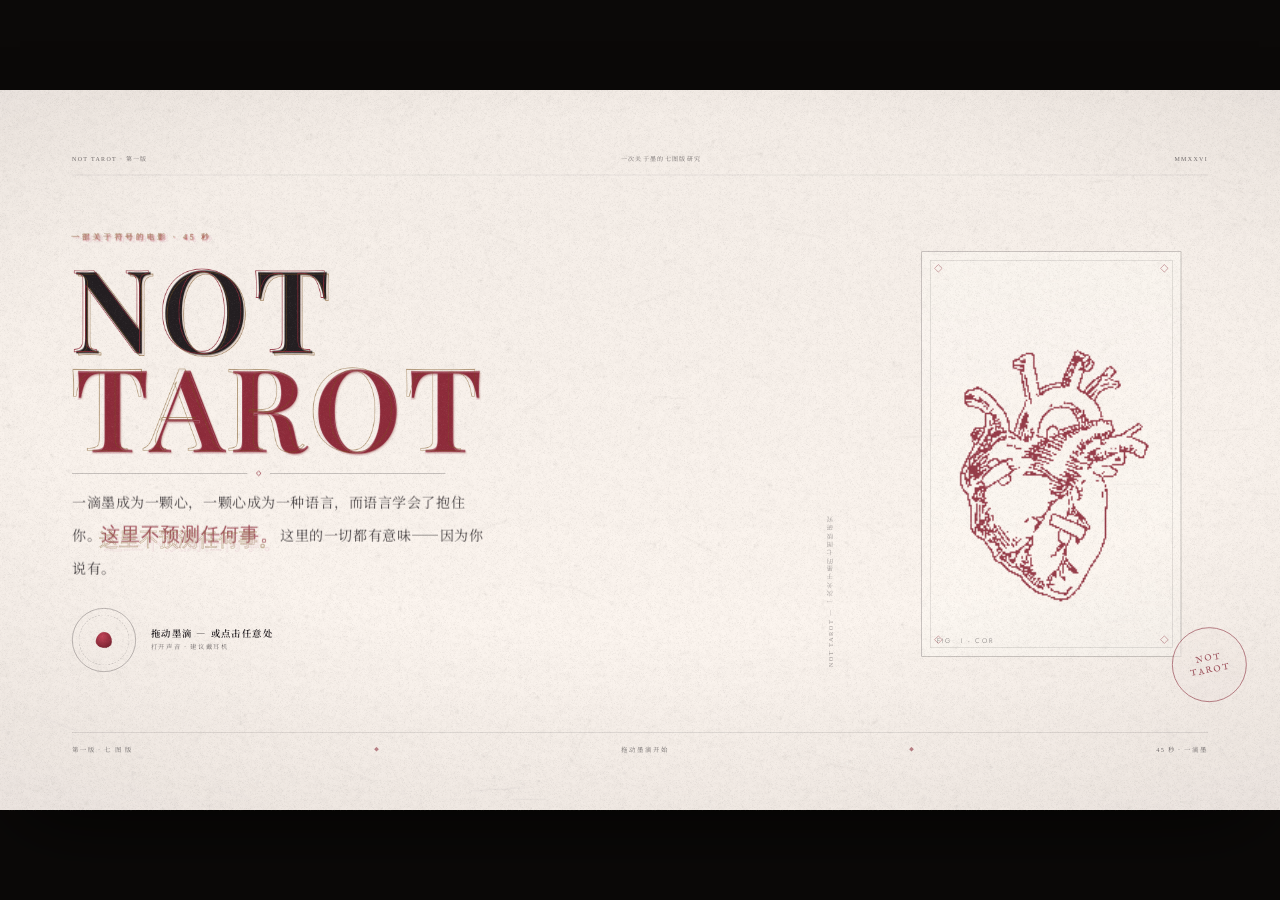
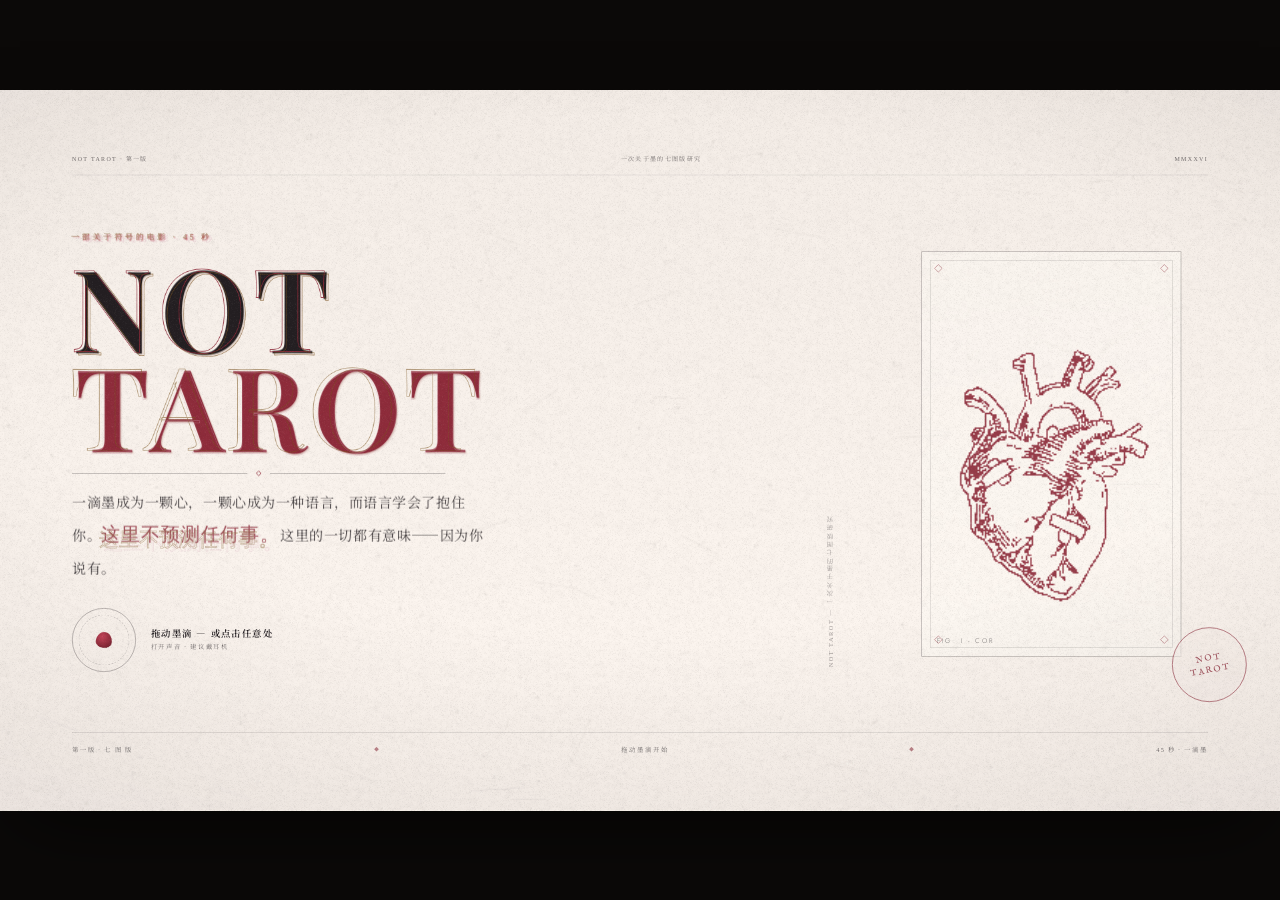
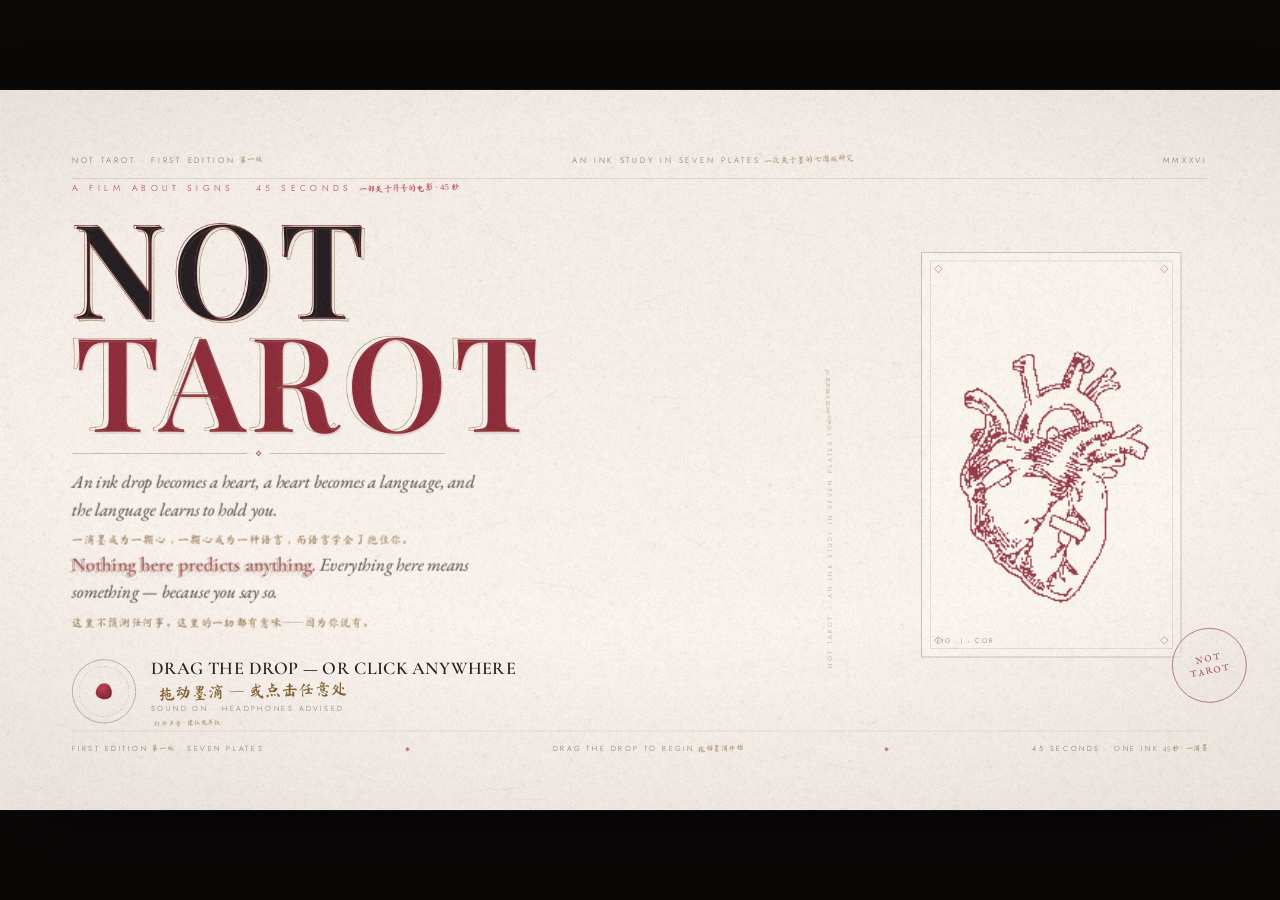
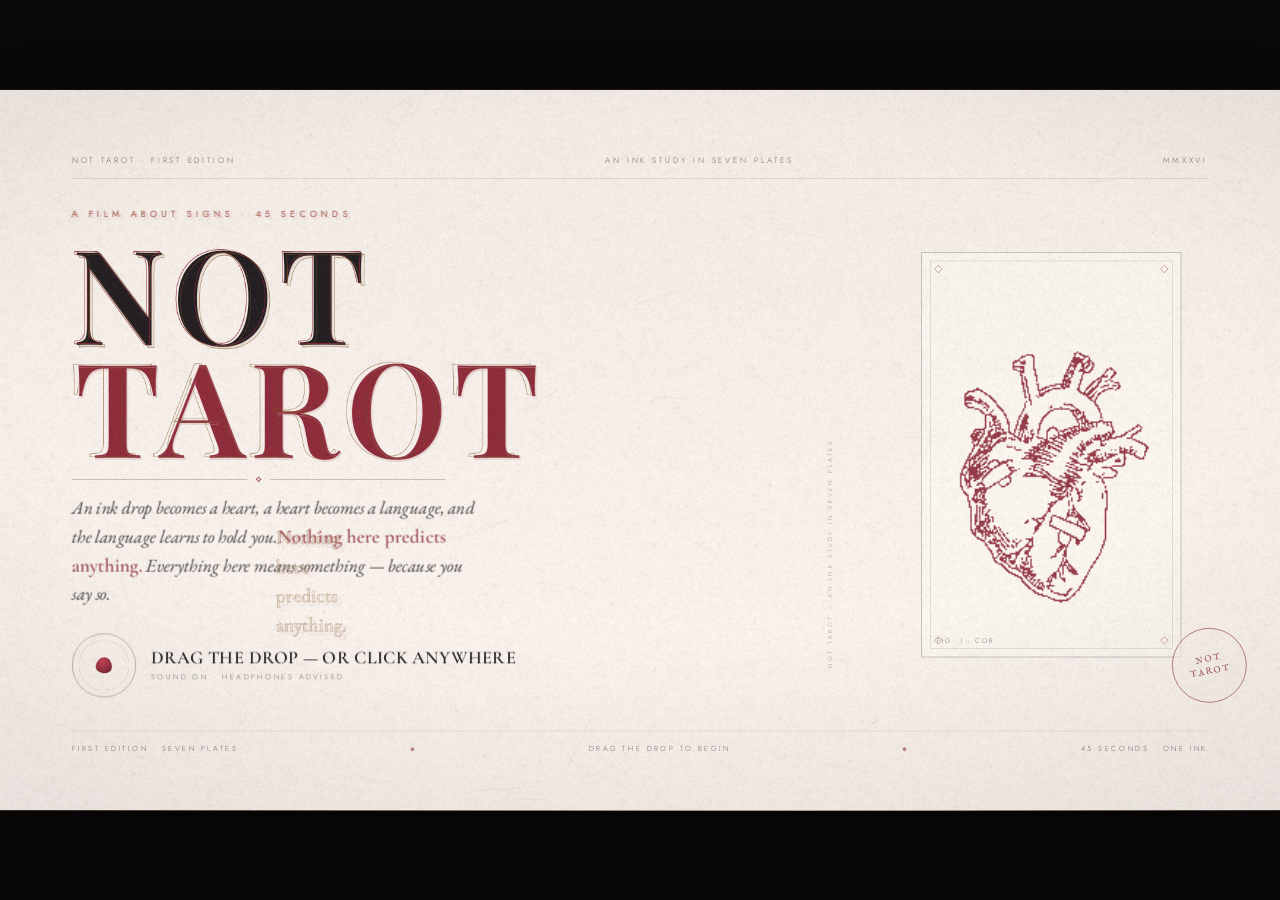
